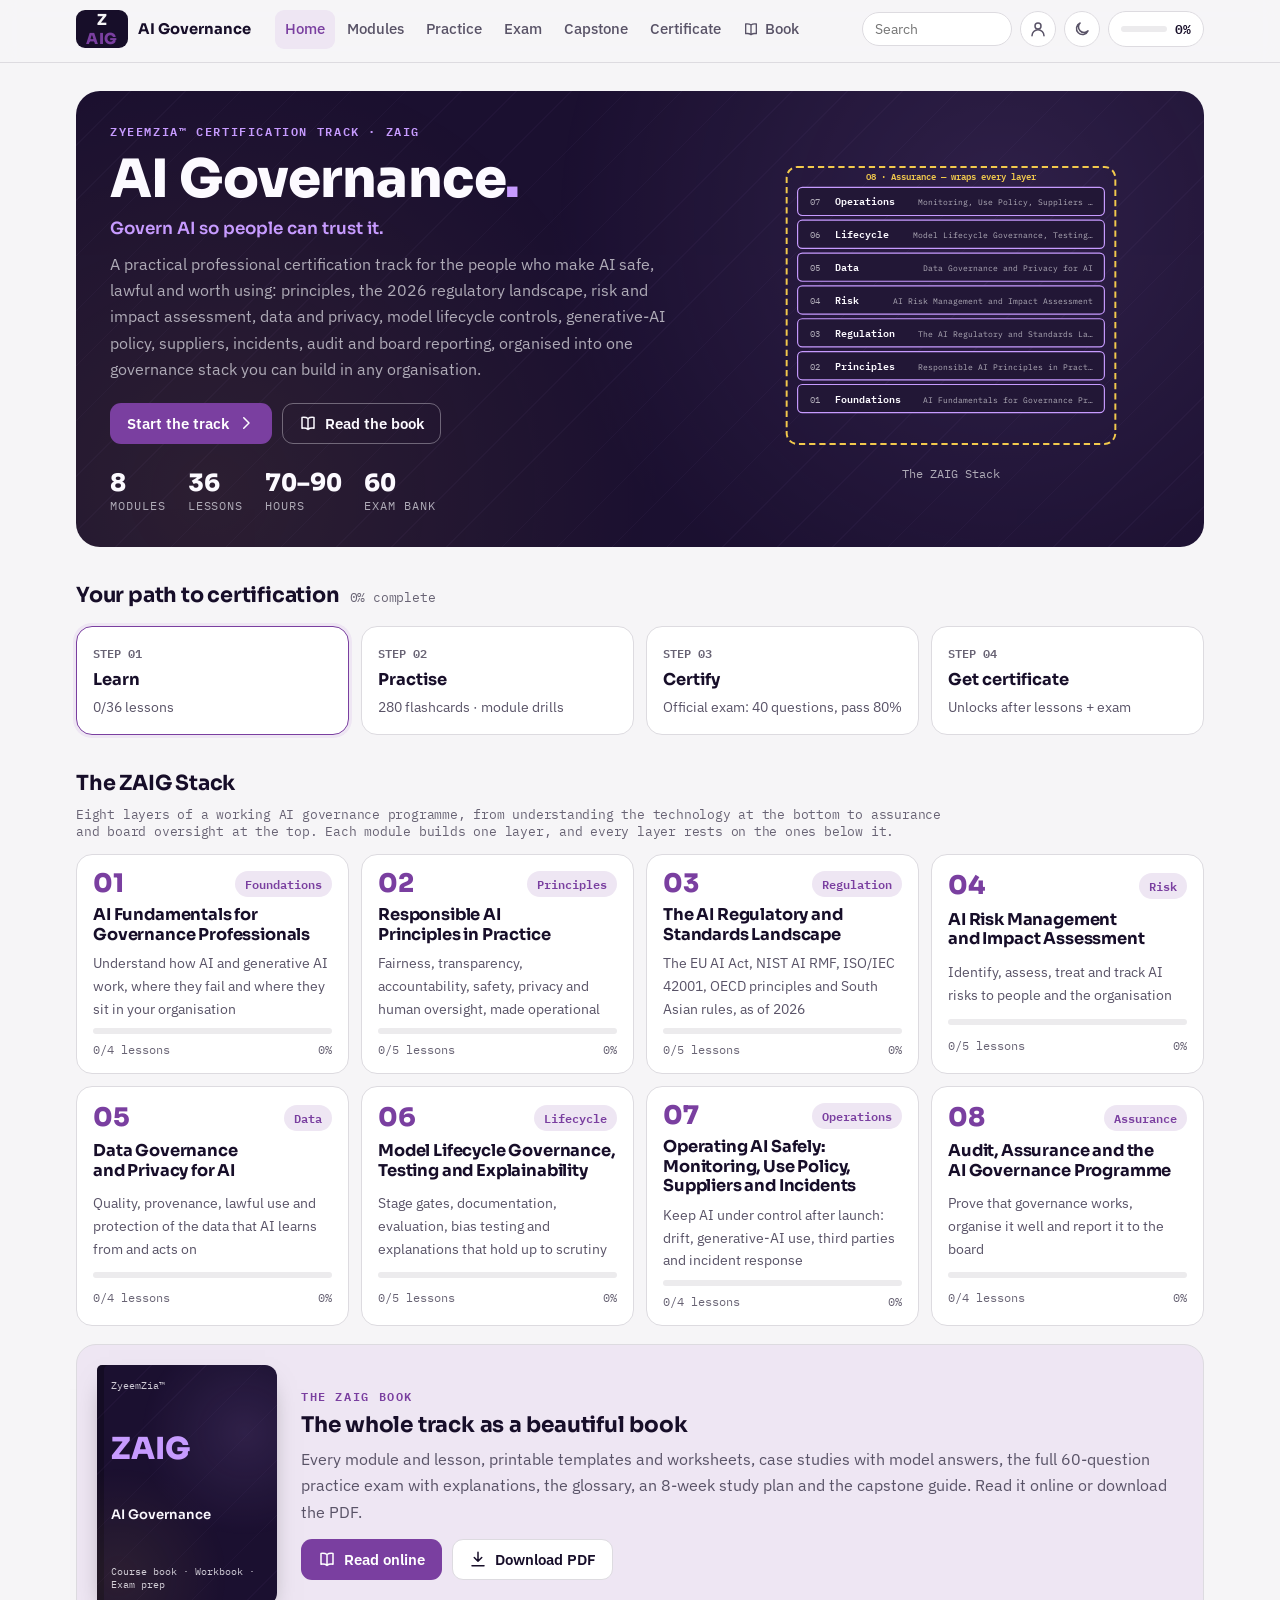
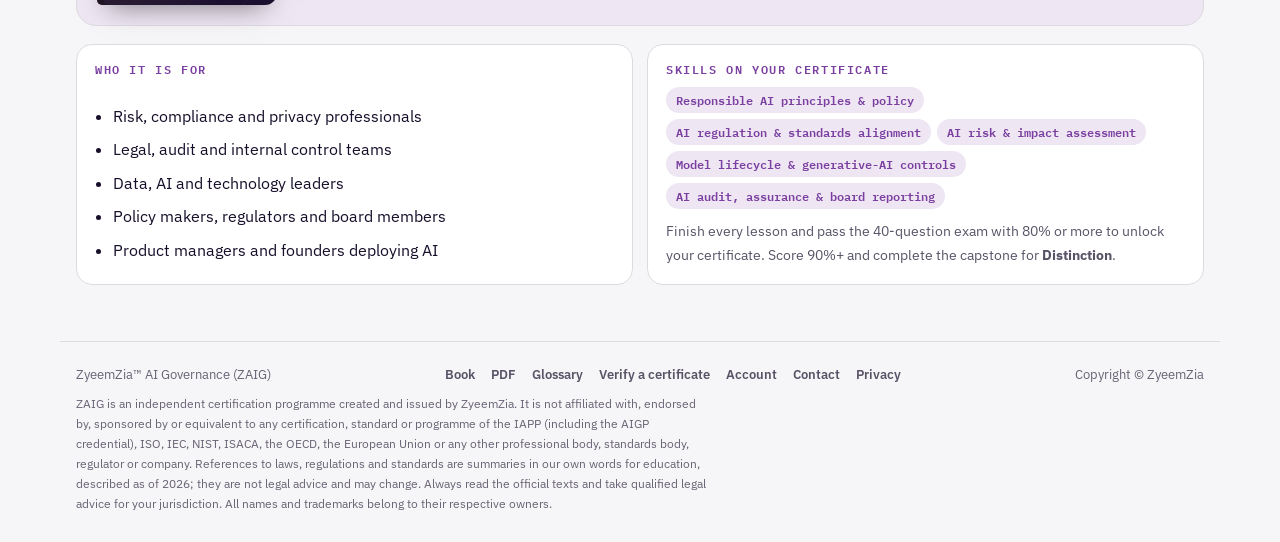
==== index.html @ fb4ed6d6 "ZyeemZia™ ZyeemZia AI Governance: course, book and certification exam" ====
<!doctype html>
<html lang="en">
<head>
<meta charset="utf-8">
<meta name="viewport" content="width=device-width, initial-scale=1, viewport-fit=cover">
<title>ZyeemZia™ AI Governance (ZAIG)</title>
<meta name="description" content="ZyeemZia™ AI Governance (ZAIG): responsible AI in practice: principles, the EU AI Act, NIST AI RMF and ISO/IEC 42001, risk and impact assessment, model oversight, generative-AI policy and assurance. Free online course, smart book and certificate. Independent programme.">
<meta name="author" content="ZyeemZia">
<meta name="theme-color" content="#1b1030">
<link rel="icon" href="favicon.svg" type="image/svg+xml">
<link rel="canonical" href="https://zaig.zyeemzia.com/">
<meta property="og:type" content="website">
<meta property="og:site_name" content="ZyeemZia™ Certification Tracks">
<meta property="og:title" content="ZyeemZia™ AI Governance (ZAIG)">
<meta property="og:description" content="ZyeemZia™ AI Governance (ZAIG): responsible AI in practice: principles, the EU AI Act, NIST AI RMF and ISO/IEC 42001, risk and impact assessment, model oversight, generative-AI policy and assurance. Free online course, smart book and certificate. Independent programme.">
<meta property="og:url" content="https://zaig.zyeemzia.com/">
<meta property="og:image" content="https://zaig.zyeemzia.com/og-image.png">
<meta property="og:image:width" content="1200">
<meta property="og:image:height" content="630">
<meta name="twitter:card" content="summary_large_image">
<meta name="twitter:image" content="https://zaig.zyeemzia.com/og-image.png">
<script>try{var z=JSON.parse(localStorage.getItem("zaig.v1")||"{}").theme;if(z==="dark"||z==="light")document.documentElement.setAttribute("data-theme",z)}catch(e){}</script>
<link rel="stylesheet" href="fonts.css?v=66d4b9ed12">
<link rel="stylesheet" href="theme.css?v=fedbec45c5">
<link rel="preload" href="fonts/IBMPlexSans-400-latin-a68a20.woff2" as="font" type="font/woff2" crossorigin>
<link rel="preload" href="fonts/Sora-500-latin-4fa0aa.woff2" as="font" type="font/woff2" crossorigin>
<link rel="stylesheet" href="app.css?v=88f32b9818">
</head>
<body>
<header class="topbar">
  <div class="topbar-in">
    <a class="brand" href="#home" aria-label="ZAIG home"><span class="brand-mark">Z<i>AIG</i></span><span class="brand-text"><b>AI Governance</b><small>ZyeemZia™ Certification Track</small></span></a>
    <nav class="mainnav" id="mainnav" aria-label="Main"></nav>
    <div class="top-tools">
      <form class="search" id="searchForm" role="search"><input id="searchInput" type="search" placeholder="Search" aria-label="Search lessons and terms"></form>
      <a class="icon-btn search-icon" href="#search/" aria-label="Search"><svg viewBox="0 0 24 24" fill="none" stroke="currentColor" stroke-width="2" stroke-linecap="round" aria-hidden="true"><circle cx="11" cy="11" r="7"/><path d="M20 20l-4-4"/></svg></a>
      <a class="icon-btn" id="acctBtn" href="#account" aria-label="Sign in"></a>
      <button class="icon-btn" id="themeBtn" type="button" aria-label="Toggle dark mode"></button>
      <a class="prog-chip" id="progChip" href="#settings" aria-label="Your progress"></a>
    </div>
  </div>
  <div class="read-bar" id="readBar"></div>
</header>
<main id="view" class="view" tabindex="-1"><div class="boot" aria-label="Loading the course"><i></i><i></i><i></i></div></main>
<footer class="site-foot">
  <div class="row"><span>ZyeemZia™ AI Governance (ZAIG)</span><span style="display:flex;gap:16px;flex-wrap:wrap"><a href="book.html" target="_blank" rel="noopener">Book</a><a href="ZAIG-Book.pdf" download>PDF</a><a href="#glossary">Glossary</a><a href="#verify/">Verify a certificate</a><a href="#account">Account</a><a href="#contact">Contact</a><a href="privacy.html">Privacy</a></span><span>Copyright © ZyeemZia</span></div>
  <p class="disc" id="disc"></p>
</footer>
<nav class="tabbar" id="tabbar" aria-label="Main mobile"></nav>
<div class="toast" id="toast" role="status" aria-live="polite" hidden></div>
<script defer src="core.js?v=756f940ff2"></script>
<script defer src="family.js?v=56a834a7c4"></script>
<script defer src="data/track.js?v=804fa82ed6"></script>
<script defer src="data/m1-4.js?v=843c5e511e"></script>
<script defer src="data/m5-8.js?v=98e7939353"></script>
<script defer src="app.js?v=e0d3547dfe"></script>
</body>
</html>
---- fonts.css ----
/* Bundled Google Fonts (SIL Open Font License) for offline use and PDF printing */
@font-face {
  font-family: 'Archivo';
  font-style: normal;
  font-weight: 600;
  font-stretch: 100%;
  font-display: swap;
  src: url(fonts/Archivo-600-latin-ext-20ba07.woff2) format('woff2');
  unicode-range: U+0100-02BA, U+02BD-02C5, U+02C7-02CC, U+02CE-02D7, U+02DD-02FF, U+0304, U+0308, U+0329, U+1D00-1DBF, U+1E00-1E9F, U+1EF2-1EFF, U+2020, U+20A0-20AB, U+20AD-20C4, U+2113, U+2C60-2C7F, U+A720-A7FF;
}
@font-face {
  font-family: 'Archivo';
  font-style: normal;
  font-weight: 600;
  font-stretch: 100%;
  font-display: swap;
  src: url(fonts/Archivo-600-latin-79dc5e.woff2) format('woff2');
  unicode-range: U+0000-00FF, U+0131, U+0152-0153, U+02BB-02BC, U+02C6, U+02DA, U+02DC, U+0304, U+0308, U+0329, U+2000-206F, U+20AC, U+2122, U+2191, U+2193, U+2212, U+2215, U+FEFF, U+FFFD;
}
@font-face {
  font-family: 'Archivo';
  font-style: normal;
  font-weight: 700;
  font-stretch: 100%;
  font-display: swap;
  src: url(fonts/Archivo-600-latin-ext-20ba07.woff2) format('woff2');
  unicode-range: U+0100-02BA, U+02BD-02C5, U+02C7-02CC, U+02CE-02D7, U+02DD-02FF, U+0304, U+0308, U+0329, U+1D00-1DBF, U+1E00-1E9F, U+1EF2-1EFF, U+2020, U+20A0-20AB, U+20AD-20C4, U+2113, U+2C60-2C7F, U+A720-A7FF;
}
@font-face {
  font-family: 'Archivo';
  font-style: normal;
  font-weight: 700;
  font-stretch: 100%;
  font-display: swap;
  src: url(fonts/Archivo-600-latin-79dc5e.woff2) format('woff2');
  unicode-range: U+0000-00FF, U+0131, U+0152-0153, U+02BB-02BC, U+02C6, U+02DA, U+02DC, U+0304, U+0308, U+0329, U+2000-206F, U+20AC, U+2122, U+2191, U+2193, U+2212, U+2215, U+FEFF, U+FFFD;
}
@font-face {
  font-family: 'Archivo';
  font-style: normal;
  font-weight: 800;
  font-stretch: 100%;
  font-display: swap;
  src: url(fonts/Archivo-600-latin-ext-20ba07.woff2) format('woff2');
  unicode-range: U+0100-02BA, U+02BD-02C5, U+02C7-02CC, U+02CE-02D7, U+02DD-02FF, U+0304, U+0308, U+0329, U+1D00-1DBF, U+1E00-1E9F, U+1EF2-1EFF, U+2020, U+20A0-20AB, U+20AD-20C4, U+2113, U+2C60-2C7F, U+A720-A7FF;
}
@font-face {
  font-family: 'Archivo';
  font-style: normal;
  font-weight: 800;
  font-stretch: 100%;
  font-display: swap;
  src: url(fonts/Archivo-600-latin-79dc5e.woff2) format('woff2');
  unicode-range: U+0000-00FF, U+0131, U+0152-0153, U+02BB-02BC, U+02C6, U+02DA, U+02DC, U+0304, U+0308, U+0329, U+2000-206F, U+20AC, U+2122, U+2191, U+2193, U+2212, U+2215, U+FEFF, U+FFFD;
}
@font-face {
  font-family: 'IBM Plex Mono';
  font-style: normal;
  font-weight: 400;
  font-display: swap;
  src: url(fonts/IBMPlexMono-400-latin-ext-7f25d9.woff2) format('woff2');
  unicode-range: U+0100-02BA, U+02BD-02C5, U+02C7-02CC, U+02CE-02D7, U+02DD-02FF, U+0304, U+0308, U+0329, U+1D00-1DBF, U+1E00-1E9F, U+1EF2-1EFF, U+2020, U+20A0-20AB, U+20AD-20C4, U+2113, U+2C60-2C7F, U+A720-A7FF;
}
@font-face {
  font-family: 'IBM Plex Mono';
  font-style: normal;
  font-weight: 400;
  font-display: swap;
  src: url(fonts/IBMPlexMono-400-latin-d196e8.woff2) format('woff2');
  unicode-range: U+0000-00FF, U+0131, U+0152-0153, U+02BB-02BC, U+02C6, U+02DA, U+02DC, U+0304, U+0308, U+0329, U+2000-206F, U+20AC, U+2122, U+2191, U+2193, U+2212, U+2215, U+FEFF, U+FFFD;
}
@font-face {
  font-family: 'IBM Plex Mono';
  font-style: normal;
  font-weight: 600;
  font-display: swap;
  src: url(fonts/IBMPlexMono-600-latin-ext-bf8910.woff2) format('woff2');
  unicode-range: U+0100-02BA, U+02BD-02C5, U+02C7-02CC, U+02CE-02D7, U+02DD-02FF, U+0304, U+0308, U+0329, U+1D00-1DBF, U+1E00-1E9F, U+1EF2-1EFF, U+2020, U+20A0-20AB, U+20AD-20C4, U+2113, U+2C60-2C7F, U+A720-A7FF;
}
@font-face {
  font-family: 'IBM Plex Mono';
  font-style: normal;
  font-weight: 600;
  font-display: swap;
  src: url(fonts/IBMPlexMono-600-latin-9b8270.woff2) format('woff2');
  unicode-range: U+0000-00FF, U+0131, U+0152-0153, U+02BB-02BC, U+02C6, U+02DA, U+02DC, U+0304, U+0308, U+0329, U+2000-206F, U+20AC, U+2122, U+2191, U+2193, U+2212, U+2215, U+FEFF, U+FFFD;
}
@font-face {
  font-family: 'IBM Plex Sans';
  font-style: italic;
  font-weight: 400;
  font-stretch: 100%;
  font-display: swap;
  src: url(fonts/IBMPlexSans-400i-latin-ext-77f5d9.woff2) format('woff2');
  unicode-range: U+0100-02BA, U+02BD-02C5, U+02C7-02CC, U+02CE-02D7, U+02DD-02FF, U+0304, U+0308, U+0329, U+1D00-1DBF, U+1E00-1E9F, U+1EF2-1EFF, U+2020, U+20A0-20AB, U+20AD-20C4, U+2113, U+2C60-2C7F, U+A720-A7FF;
}
@font-face {
  font-family: 'IBM Plex Sans';
  font-style: italic;
  font-weight: 400;
  font-stretch: 100%;
  font-display: swap;
  src: url(fonts/IBMPlexSans-400i-latin-46a3d9.woff2) format('woff2');
  unicode-range: U+0000-00FF, U+0131, U+0152-0153, U+02BB-02BC, U+02C6, U+02DA, U+02DC, U+0304, U+0308, U+0329, U+2000-206F, U+20AC, U+2122, U+2191, U+2193, U+2212, U+2215, U+FEFF, U+FFFD;
}
@font-face {
  font-family: 'IBM Plex Sans';
  font-style: normal;
  font-weight: 400;
  font-stretch: 100%;
  font-display: swap;
  src: url(fonts/IBMPlexSans-400-latin-ext-71c30c.woff2) format('woff2');
  unicode-range: U+0100-02BA, U+02BD-02C5, U+02C7-02CC, U+02CE-02D7, U+02DD-02FF, U+0304, U+0308, U+0329, U+1D00-1DBF, U+1E00-1E9F, U+1EF2-1EFF, U+2020, U+20A0-20AB, U+20AD-20C4, U+2113, U+2C60-2C7F, U+A720-A7FF;
}
@font-face {
  font-family: 'IBM Plex Sans';
  font-style: normal;
  font-weight: 400;
  font-stretch: 100%;
  font-display: swap;
  src: url(fonts/IBMPlexSans-400-latin-a68a20.woff2) format('woff2');
  unicode-range: U+0000-00FF, U+0131, U+0152-0153, U+02BB-02BC, U+02C6, U+02DA, U+02DC, U+0304, U+0308, U+0329, U+2000-206F, U+20AC, U+2122, U+2191, U+2193, U+2212, U+2215, U+FEFF, U+FFFD;
}
@font-face {
  font-family: 'IBM Plex Sans';
  font-style: normal;
  font-weight: 500;
  font-stretch: 100%;
  font-display: swap;
  src: url(fonts/IBMPlexSans-400-latin-ext-71c30c.woff2) format('woff2');
  unicode-range: U+0100-02BA, U+02BD-02C5, U+02C7-02CC, U+02CE-02D7, U+02DD-02FF, U+0304, U+0308, U+0329, U+1D00-1DBF, U+1E00-1E9F, U+1EF2-1EFF, U+2020, U+20A0-20AB, U+20AD-20C4, U+2113, U+2C60-2C7F, U+A720-A7FF;
}
@font-face {
  font-family: 'IBM Plex Sans';
  font-style: normal;
  font-weight: 500;
  font-stretch: 100%;
  font-display: swap;
  src: url(fonts/IBMPlexSans-400-latin-a68a20.woff2) format('woff2');
  unicode-range: U+0000-00FF, U+0131, U+0152-0153, U+02BB-02BC, U+02C6, U+02DA, U+02DC, U+0304, U+0308, U+0329, U+2000-206F, U+20AC, U+2122, U+2191, U+2193, U+2212, U+2215, U+FEFF, U+FFFD;
}
@font-face {
  font-family: 'IBM Plex Sans';
  font-style: normal;
  font-weight: 600;
  font-stretch: 100%;
  font-display: swap;
  src: url(fonts/IBMPlexSans-400-latin-ext-71c30c.woff2) format('woff2');
  unicode-range: U+0100-02BA, U+02BD-02C5, U+02C7-02CC, U+02CE-02D7, U+02DD-02FF, U+0304, U+0308, U+0329, U+1D00-1DBF, U+1E00-1E9F, U+1EF2-1EFF, U+2020, U+20A0-20AB, U+20AD-20C4, U+2113, U+2C60-2C7F, U+A720-A7FF;
}
@font-face {
  font-family: 'IBM Plex Sans';
  font-style: normal;
  font-weight: 600;
  font-stretch: 100%;
  font-display: swap;
  src: url(fonts/IBMPlexSans-400-latin-a68a20.woff2) format('woff2');
  unicode-range: U+0000-00FF, U+0131, U+0152-0153, U+02BB-02BC, U+02C6, U+02DA, U+02DC, U+0304, U+0308, U+0329, U+2000-206F, U+20AC, U+2122, U+2191, U+2193, U+2212, U+2215, U+FEFF, U+FFFD;
}
@font-face {
  font-family: 'IBM Plex Sans';
  font-style: normal;
  font-weight: 700;
  font-stretch: 100%;
  font-display: swap;
  src: url(fonts/IBMPlexSans-400-latin-ext-71c30c.woff2) format('woff2');
  unicode-range: U+0100-02BA, U+02BD-02C5, U+02C7-02CC, U+02CE-02D7, U+02DD-02FF, U+0304, U+0308, U+0329, U+1D00-1DBF, U+1E00-1E9F, U+1EF2-1EFF, U+2020, U+20A0-20AB, U+20AD-20C4, U+2113, U+2C60-2C7F, U+A720-A7FF;
}
@font-face {
  font-family: 'IBM Plex Sans';
  font-style: normal;
  font-weight: 700;
  font-stretch: 100%;
  font-display: swap;
  src: url(fonts/IBMPlexSans-400-latin-a68a20.woff2) format('woff2');
  unicode-range: U+0000-00FF, U+0131, U+0152-0153, U+02BB-02BC, U+02C6, U+02DA, U+02DC, U+0304, U+0308, U+0329, U+2000-206F, U+20AC, U+2122, U+2191, U+2193, U+2212, U+2215, U+FEFF, U+FFFD;
}
@font-face {
  font-family: 'Sora';
  font-style: normal;
  font-weight: 500;
  font-display: swap;
  src: url(fonts/Sora-500-latin-ext-f9e5e3.woff2) format('woff2');
  unicode-range: U+0100-02BA, U+02BD-02C5, U+02C7-02CC, U+02CE-02D7, U+02DD-02FF, U+0304, U+0308, U+0329, U+1D00-1DBF, U+1E00-1E9F, U+1EF2-1EFF, U+2020, U+20A0-20AB, U+20AD-20C4, U+2113, U+2C60-2C7F, U+A720-A7FF;
}
@font-face {
  font-family: 'Sora';
  font-style: normal;
  font-weight: 500;
  font-display: swap;
  src: url(fonts/Sora-500-latin-4fa0aa.woff2) format('woff2');
  unicode-range: U+0000-00FF, U+0131, U+0152-0153, U+02BB-02BC, U+02C6, U+02DA, U+02DC, U+0304, U+0308, U+0329, U+2000-206F, U+20AC, U+2122, U+2191, U+2193, U+2212, U+2215, U+FEFF, U+FFFD;
}
@font-face {
  font-family: 'Sora';
  font-style: normal;
  font-weight: 600;
  font-display: swap;
  src: url(fonts/Sora-500-latin-ext-f9e5e3.woff2) format('woff2');
  unicode-range: U+0100-02BA, U+02BD-02C5, U+02C7-02CC, U+02CE-02D7, U+02DD-02FF, U+0304, U+0308, U+0329, U+1D00-1DBF, U+1E00-1E9F, U+1EF2-1EFF, U+2020, U+20A0-20AB, U+20AD-20C4, U+2113, U+2C60-2C7F, U+A720-A7FF;
}
@font-face {
  font-family: 'Sora';
  font-style: normal;
  font-weight: 600;
  font-display: swap;
  src: url(fonts/Sora-500-latin-4fa0aa.woff2) format('woff2');
  unicode-range: U+0000-00FF, U+0131, U+0152-0153, U+02BB-02BC, U+02C6, U+02DA, U+02DC, U+0304, U+0308, U+0329, U+2000-206F, U+20AC, U+2122, U+2191, U+2193, U+2212, U+2215, U+FEFF, U+FFFD;
}
@font-face {
  font-family: 'Sora';
  font-style: normal;
  font-weight: 700;
  font-display: swap;
  src: url(fonts/Sora-500-latin-ext-f9e5e3.woff2) format('woff2');
  unicode-range: U+0100-02BA, U+02BD-02C5, U+02C7-02CC, U+02CE-02D7, U+02DD-02FF, U+0304, U+0308, U+0329, U+1D00-1DBF, U+1E00-1E9F, U+1EF2-1EFF, U+2020, U+20A0-20AB, U+20AD-20C4, U+2113, U+2C60-2C7F, U+A720-A7FF;
}
@font-face {
  font-family: 'Sora';
  font-style: normal;
  font-weight: 700;
  font-display: swap;
  src: url(fonts/Sora-500-latin-4fa0aa.woff2) format('woff2');
  unicode-range: U+0000-00FF, U+0131, U+0152-0153, U+02BB-02BC, U+02C6, U+02DA, U+02DC, U+0304, U+0308, U+0329, U+2000-206F, U+20AC, U+2122, U+2191, U+2193, U+2212, U+2215, U+FEFF, U+FFFD;
}
@font-face {
  font-family: 'Sora';
  font-style: normal;
  font-weight: 800;
  font-display: swap;
  src: url(fonts/Sora-500-latin-ext-f9e5e3.woff2) format('woff2');
  unicode-range: U+0100-02BA, U+02BD-02C5, U+02C7-02CC, U+02CE-02D7, U+02DD-02FF, U+0304, U+0308, U+0329, U+1D00-1DBF, U+1E00-1E9F, U+1EF2-1EFF, U+2020, U+20A0-20AB, U+20AD-20C4, U+2113, U+2C60-2C7F, U+A720-A7FF;
}
@font-face {
  font-family: 'Sora';
  font-style: normal;
  font-weight: 800;
  font-display: swap;
  src: url(fonts/Sora-500-latin-4fa0aa.woff2) format('woff2');
  unicode-range: U+0000-00FF, U+0131, U+0152-0153, U+02BB-02BC, U+02C6, U+02DA, U+02DC, U+0304, U+0308, U+0329, U+2000-206F, U+20AC, U+2122, U+2191, U+2193, U+2212, U+2215, U+FEFF, U+FFFD;
}
---- theme.css ----
/* ZAIG — "governance stack": deep plum, orchid and gold; layered-ledger motif. */
:root {
  --bg: #f6f5f7; --surface: #ffffff; --surface-2: #ecebed; --ink: #170e29; --ink-2: #595367; --ink-3: #686374; --line: #dddbe0;
  --accent: #7a3fa0; --accent-ink: #ffffff; --accent-soft: #eee6f3; --accent-2: #7d5f00; --accent-2-soft: #ede9db;
  --good: #1d7a4b; --good-soft: #dcf1e4; --bad: #b42a2a; --bad-soft: #f9e2e0; --warn: #b77800; --warn-soft: #fbefd3; --on-status: #ffffff;
  --hero-bg: #1b1030; --hero-ink: #fcfaff; --hero-ink-2: #afabb7; --hero-accent: #c79bff;
  --motif: radial-gradient(circle at 82% 28%, rgba(199,155,255,0.24), transparent 46%), radial-gradient(circle at 12% 88%, rgba(242,201,76,0.16), transparent 42%), repeating-linear-gradient(135deg, transparent 0 38px, rgba(199,155,255,0.07) 38px 39px);
  --sg-line: #494059; --sg-accent: #c79bff; --sg-accent-2: #f2c94c; --sg-node: #221736; --sg-ink: #fcfaff; --sg-ink-2: #afabb7;
  --f-display: "Sora", "IBM Plex Sans", "Segoe UI", sans-serif; --f-body: "IBM Plex Sans", "Segoe UI", system-ui, sans-serif; --f-mono: "IBM Plex Mono", Consolas, monospace;
  --radius: 16px;
}
@media (prefers-color-scheme: dark) {
  :root:not([data-theme="light"]) {
  --bg: #0f091a; --surface: #160d26; --surface-2: #261c3a; --ink: #fcf9ff; --ink-2: #b6b3bd; --ink-3: #8f8a99; --line: #362d49;
  --accent: #c79bff; --accent-ink: #0f091a; --accent-soft: #342648; --accent-2: #f2c94c; --accent-2-soft: #332822;
  --good: #5bd39a; --good-soft: #10301f; --bad: #ff7a7a; --bad-soft: #3a1616; --warn: #f2b84c; --warn-soft: #3a2c10; --on-status: #0f091a;
  color-scheme: dark;
  }
}
:root[data-theme="dark"] {
  --bg: #0f091a; --surface: #160d26; --surface-2: #261c3a; --ink: #fcf9ff; --ink-2: #b6b3bd; --ink-3: #8f8a99; --line: #362d49;
  --accent: #c79bff; --accent-ink: #0f091a; --accent-soft: #342648; --accent-2: #f2c94c; --accent-2-soft: #332822;
  --good: #5bd39a; --good-soft: #10301f; --bad: #ff7a7a; --bad-soft: #3a1616; --warn: #f2b84c; --warn-soft: #3a2c10; --on-status: #0f091a;
  color-scheme: dark;
}
---- app.css ----
/* ZyeemZia certification engine — site styles. Colours and faces come from theme.css (per track). */
* { box-sizing: border-box; }
[hidden] { display: none !important; }
html { -webkit-text-size-adjust: 100%; }
body { margin: 0; background: var(--bg); color: var(--ink); font: 16px/1.65 var(--f-body); }
a { color: var(--accent); }
button { font: inherit; color: inherit; }
:focus-visible { outline: 3px solid var(--accent-2); outline-offset: 2px; border-radius: 6px; }
h1, h2, h3, h4 { margin: 0; line-height: 1.2; text-wrap: balance; font-family: var(--f-display); letter-spacing: -.01em; }
p { margin: 0; }
code { font: .9em var(--f-mono); background: var(--surface-2); padding: 1px 6px; border-radius: 5px; }
.muted { color: var(--ink-2); }
.eyebrow { font: 600 .72rem/1.2 var(--f-mono); letter-spacing: .14em; text-transform: uppercase; color: var(--accent); }

/* ---------- chrome ---------- */
.topbar { position: sticky; top: 0; padding-top: env(safe-area-inset-top, 0px); z-index: 30; background: color-mix(in srgb, var(--bg) 88%, transparent); backdrop-filter: blur(10px) saturate(1.3); -webkit-backdrop-filter: blur(10px) saturate(1.3); border-bottom: 1px solid var(--line); }
.topbar-in { max-width: 1160px; margin: 0 auto; display: flex; align-items: center; gap: 16px; padding-block: 10px; padding-left: max(16px, env(safe-area-inset-left, 0px)); padding-right: max(16px, env(safe-area-inset-right, 0px)); }
.brand { display: flex; align-items: center; gap: 10px; text-decoration: none; color: var(--ink); flex-shrink: 0; }
.brand-mark { height: 38px; padding: 0 10px; display: grid; place-items: center; background: var(--ink); color: var(--bg); font: 800 .95rem var(--f-display); letter-spacing: .04em; border-radius: 9px; }
.brand-mark i { font-style: normal; color: var(--accent); }
.brand-text { display: flex; flex-direction: column; line-height: 1.15; }
.brand-text b { font: 700 .92rem var(--f-display); }
.brand-text small { font: 500 .7rem var(--f-mono); color: var(--ink-2); letter-spacing: .04em; }
.mainnav { display: flex; gap: 2px; margin-left: 8px; }
.mainnav a { text-decoration: none; color: var(--ink-2); padding: 7px 10px; border-radius: 9px; font-weight: 500; font-size: .93rem; white-space: nowrap; display: inline-flex; gap: 6px; align-items: center; }
.mainnav a:hover { background: var(--surface-2); color: var(--ink); }
.mainnav a[aria-current="page"] { color: var(--accent); background: var(--accent-soft); }
.mainnav svg { width: 16px; height: 16px; }
.top-tools { margin-left: auto; display: flex; gap: 8px; align-items: center; }
.icon-btn { width: 36px; height: 36px; border-radius: 50%; border: 1px solid var(--line); background: var(--surface); display: grid; place-items: center; cursor: pointer; color: var(--ink-2); }
.icon-btn svg, .btn svg, .tabbar svg { width: 18px; height: 18px; }
.prog-chip { display: inline-flex; align-items: center; gap: 8px; text-decoration: none; color: var(--ink); font: 600 .82rem var(--f-mono); background: var(--surface); border: 1px solid var(--line); padding: 6px 12px; border-radius: 999px; font-variant-numeric: tabular-nums; white-space: nowrap; }
.prog-chip i { width: 46px; height: 6px; border-radius: 9px; background: var(--surface-2); overflow: hidden; display: inline-block; }
.prog-chip i b { display: block; height: 100%; background: var(--accent); }
.read-bar { height: 3px; width: 0; background: var(--accent); transition: width .15s; }
.tabbar { display: none; }
.view { max-width: 1160px; margin: 0 auto; outline: none; padding-block: 28px 56px; padding-left: max(16px, env(safe-area-inset-left, 0px)); padding-right: max(16px, env(safe-area-inset-right, 0px)); }
.site-foot { max-width: 1160px; margin: 0 auto; padding-block: 22px 28px; padding-left: max(16px, env(safe-area-inset-left, 0px)); padding-right: max(16px, env(safe-area-inset-right, 0px)); border-top: 1px solid var(--line); color: var(--ink-3); font-size: .82rem; display: grid; gap: 8px; }
.site-foot .row { display: flex; gap: 8px 18px; flex-wrap: wrap; justify-content: space-between; }
.site-foot a { color: var(--ink-2); text-decoration: none; font-weight: 600; }
.site-foot .disc { font-size: .76rem; max-width: 90ch; }

/* ---------- common ---------- */
.btn { display: inline-flex; align-items: center; justify-content: center; gap: 8px; border: 1px solid var(--line); background: var(--surface); color: var(--ink); padding: 10px 16px; border-radius: 11px; cursor: pointer; font-weight: 600; text-decoration: none; font-size: .95rem; line-height: 1.25; }
.btn:hover { border-color: var(--ink-3); }
.btn-primary { background: var(--accent); color: var(--accent-ink); border-color: transparent; }
.btn-primary:hover { filter: brightness(1.07); border-color: transparent; }
.btn-dark { background: var(--ink); color: var(--bg); border-color: transparent; }
.btn-ghost { background: none; border-color: transparent; color: var(--ink-2); }
.btn-sm { padding: 6px 11px; font-size: .85rem; border-radius: 9px; }
.btn[disabled] { opacity: .45; cursor: not-allowed; }
.chip { display: inline-flex; align-items: center; gap: 5px; padding: 3px 10px; border-radius: 999px; font: 600 .76rem var(--f-mono); background: var(--surface-2); color: var(--ink-2); white-space: nowrap; }
.chip.ok { background: var(--good-soft); color: var(--good); }
.chip.acc { background: var(--accent-soft); color: var(--accent); }
.chips { display: flex; flex-wrap: wrap; gap: 6px; }
.card { background: var(--surface); border: 1px solid var(--line); border-radius: var(--radius); }
.page-head { display: grid; gap: 6px; margin-bottom: 22px; }
.page-title { font-size: clamp(1.7rem, 3.4vw, 2.4rem); }
.section-title { font-size: 1.3rem; margin: 36px 0 14px; display: flex; align-items: baseline; gap: 10px; flex-wrap: wrap; }
.section-title small { font: 500 .8rem var(--f-mono); color: var(--ink-3); }
.bar { height: 6px; border-radius: 9px; background: var(--surface-2); overflow: hidden; }
.bar > i { display: block; height: 100%; background: var(--accent); }
.empty { text-align: center; padding: 48px 20px; color: var(--ink-2); border: 1px dashed var(--line); border-radius: 18px; }

/* ---------- home ---------- */
.hero { position: relative; overflow: hidden; display: grid; grid-template-columns: minmax(0, 1.15fr) minmax(0, .85fr); gap: 28px; align-items: center; padding: 34px; border-radius: 24px; background: var(--hero-bg); color: var(--hero-ink); }
.hero .motif { position: absolute; inset: 0; pointer-events: none; opacity: .5; background: var(--motif); }
.hero > *:not(.motif) { position: relative; min-width: 0; }
.hero .eyebrow { color: var(--hero-accent); }
.hero h1 { font-size: clamp(2rem, 4.6vw, 3.3rem); font-weight: 800; margin: 10px 0 6px; color: var(--hero-ink); }
.hero h1 span { color: var(--hero-accent); }
.hero .tag { font: 600 1.05rem var(--f-display); color: var(--hero-accent); }
.hero .lead { color: var(--hero-ink-2); max-width: 58ch; margin-top: 12px; }
.hero-actions { display: flex; gap: 10px; flex-wrap: wrap; margin-top: 20px; }
.hero .btn:not(.btn-primary) { background: transparent; color: var(--hero-ink); border-color: color-mix(in srgb, var(--hero-ink) 35%, transparent); }
.hero-stats { display: flex; gap: 22px; flex-wrap: wrap; margin-top: 24px; }
.hero-stats div { display: grid; }
.hero-stats b { font: 800 1.5rem var(--f-display); color: var(--hero-ink); font-variant-numeric: tabular-nums; }
.hero-stats span { font: 500 .74rem var(--f-mono); color: var(--hero-ink-2); text-transform: uppercase; letter-spacing: .08em; }
.hero-sig { display: grid; justify-items: center; gap: 8px; }
.hero-sig .sg { width: 100%; max-width: 360px; height: auto; }
.hero-sig figcaption { font: 500 .78rem var(--f-mono); color: var(--hero-ink-2); text-align: center; }

.path { display: grid; grid-template-columns: repeat(4, minmax(0, 1fr)); gap: 12px; margin-top: 18px; }
.path-step { padding: 16px; border-radius: 16px; background: var(--surface); border: 1px solid var(--line); display: grid; gap: 6px; position: relative; }
.path-step .n { font: 700 .74rem var(--f-mono); color: var(--ink-3); }
.path-step b { font: 700 1.02rem var(--f-display); }
.path-step small { color: var(--ink-2); font-size: .85rem; }
.path-step.done { border-color: var(--good); }
.path-step.done .n { color: var(--good); }
.path-step.now { border-color: var(--accent); box-shadow: 0 0 0 3px var(--accent-soft); }

.mod-grid { display: grid; grid-template-columns: repeat(4, minmax(0, 1fr)); gap: 12px; }
.mod-card { display: grid; gap: 8px; padding: 16px; border-radius: 16px; background: var(--surface); border: 1px solid var(--line); text-decoration: none; color: var(--ink); transition: transform .15s, border-color .15s; min-width: 0; }
.mod-card:hover { transform: translateY(-2px); border-color: var(--accent); }
.mod-top { display: flex; justify-content: space-between; align-items: center; }
.mod-num { font: 800 1.6rem/1 var(--f-display); color: var(--accent); }
.mod-card h3 { font-size: 1.02rem; }
.mod-card p { font-size: .86rem; color: var(--ink-2); }
.mod-card .meta { display: flex; justify-content: space-between; font: 500 .74rem var(--f-mono); color: var(--ink-3); }
.book-banner { display: grid; grid-template-columns: 180px minmax(0, 1fr); gap: 24px; align-items: center; padding: 20px; border-radius: 20px; background: var(--accent-soft); border: 1px solid var(--line); margin-top: 18px; }
.bb-cover { aspect-ratio: 3/4; border-radius: 5px 12px 12px 5px; background: var(--hero-bg); color: var(--hero-ink); padding: 14px; display: flex; flex-direction: column; justify-content: space-between; text-decoration: none; box-shadow: inset 7px 0 0 rgba(0,0,0,.25), 0 12px 26px -12px rgba(0,0,0,.5); position: relative; overflow: hidden; transition: transform .2s; }
.bb-cover:hover { transform: rotate(-2deg) translateY(-3px); }
.bb-cover .motif { position: absolute; inset: 0; background: var(--motif); opacity: .5; }
.bb-cover > *:not(.motif) { position: relative; }
.bb-cover b { font: 800 1.9rem/1 var(--f-display); color: var(--hero-accent); }
.bb-cover span { font: 600 .82rem/1.3 var(--f-display); }
.bb-cover small { font: 500 .62rem var(--f-mono); opacity: .8; }
.bb-text { display: grid; gap: 8px; min-width: 0; }
.bb-text h2 { font-size: 1.35rem; }
.two { display: grid; grid-template-columns: minmax(0, 1fr) minmax(0, 1fr); gap: 14px; }
.list-card { padding: 18px; display: grid; gap: 10px; }
.list-card ul { margin: 0; padding-left: 18px; display: grid; gap: 4px; }

/* ---------- module & lesson ---------- */
.crumbs { display: flex; gap: 8px; align-items: center; font-size: .85rem; color: var(--ink-2); flex-wrap: wrap; }
.crumbs a { color: var(--ink-2); text-decoration: none; }
.mod-hero { padding: 26px; border-radius: 20px; background: var(--surface); border: 1px solid var(--line); display: grid; grid-template-columns: auto minmax(0, 1fr); gap: 22px; margin: 14px 0 22px; align-items: start; }
.mod-big { font: 800 4rem/1 var(--f-display); color: var(--accent); }
.outcomes { margin: 12px 0 0; padding: 0; list-style: none; display: grid; gap: 6px; }
.outcomes li { display: flex; gap: 10px; }
.outcomes li::before { content: ""; width: 8px; height: 8px; margin-top: .6em; flex-shrink: 0; background: var(--accent); border-radius: 2px; }
.lesson-list { display: grid; gap: 10px; }
.lesson-row { display: grid; grid-template-columns: 54px minmax(0, 1fr) auto; gap: 14px; align-items: center; padding: 14px 16px; border-radius: 14px; background: var(--surface); border: 1px solid var(--line); text-decoration: none; color: var(--ink); }
.lesson-row:hover { border-color: var(--accent); }
.lesson-row .ln { font: 700 1.15rem var(--f-mono); color: var(--ink-3); text-align: center; }
.lesson-row.done .ln { color: var(--good); }
.lesson-row b { font-family: var(--f-display); }
.lesson-row small { display: block; color: var(--ink-2); }
.lesson { max-width: 840px; margin: 0 auto; }
.lesson-head { margin: 14px 0 22px; padding: 24px; border-radius: 20px; background: var(--surface); border: 1px solid var(--line); border-top: 5px solid var(--accent); }
.lesson-head h1 { font-size: clamp(1.5rem, 3.2vw, 2.1rem); margin: 6px 0; }
.objectives { margin: 12px 0 0; padding: 12px 14px; list-style: none; display: grid; gap: 6px; background: var(--surface-2); border-radius: 12px; font-size: .95rem; }
.objectives li::before { content: "→ "; color: var(--accent); font-weight: 700; }
.blocks { display: grid; gap: 18px; }
.blk-title { font-size: 1.12rem; margin-bottom: 8px; }
.b-text { font-size: 1.04rem; }
.callout { padding: 14px 16px; border-radius: 14px; border-left: 4px solid var(--c); background: color-mix(in srgb, var(--c) 9%, var(--surface)); }
.callout .ct { font: 700 .72rem var(--f-mono); letter-spacing: .12em; text-transform: uppercase; color: var(--c); display: block; margin-bottom: 4px; }
.callout b.h { display: block; font-family: var(--f-display); margin-bottom: 2px; }
.callout.insight { --c: var(--accent-2); } .callout.warning { --c: var(--bad); } .callout.example { --c: var(--good); } .callout.pro { --c: var(--accent); } .callout.definition { --c: var(--ink-2); }
.keypoints { padding: 16px 18px; border-radius: 14px; background: var(--surface); border: 1px solid var(--line); }
.keypoints ul { margin: 0; padding: 0; list-style: none; display: grid; gap: 8px; }
.keypoints li { display: grid; grid-template-columns: 22px minmax(0, 1fr); }
.keypoints li::before { content: "✓"; color: var(--accent); font-weight: 800; }
.tbl { overflow-x: auto; border: 1px solid var(--line); border-radius: 14px; background: var(--surface); }
table { width: 100%; border-collapse: collapse; font-size: .93rem; }
th, td { text-align: left; padding: 9px 12px; border-bottom: 1px solid var(--line); vertical-align: top; }
th { background: var(--surface-2); font: 600 .78rem var(--f-mono); letter-spacing: .04em; color: var(--ink-2); text-transform: uppercase; }
tr:last-child td { border-bottom: 0; }
.steps { margin: 0; padding: 0; list-style: none; counter-reset: st; display: grid; gap: 10px; }
.steps li { counter-increment: st; display: grid; grid-template-columns: 38px minmax(0, 1fr); gap: 12px; padding: 12px 14px; border-radius: 14px; background: var(--surface); border: 1px solid var(--line); }
.steps li::before { content: counter(st, decimal-leading-zero); font: 700 .95rem var(--f-mono); color: var(--accent); padding-top: 2px; }
.steps b { font-family: var(--f-display); display: block; }
.fw { display: grid; grid-template-columns: repeat(auto-fill, minmax(200px, 1fr)); gap: 10px; }
.fw-card { padding: 14px; border-radius: 14px; background: var(--surface); border: 1px solid var(--line); display: grid; gap: 4px; align-content: start; }
.fw-card .lab { font: 800 .82rem var(--f-mono); color: var(--accent-ink); background: var(--accent); justify-self: start; padding: 2px 8px; border-radius: 6px; }
.fw-card b { font-family: var(--f-display); }
.fw-card p { font-size: .9rem; color: var(--ink-2); }
.cmp { display: grid; grid-template-columns: repeat(var(--n), minmax(0, 1fr)); gap: 10px; }
.cmp-col { padding: 14px; border-radius: 14px; background: var(--surface); border: 1px solid var(--line); }
.cmp-col h4 { font-size: 1rem; padding-bottom: 8px; margin-bottom: 8px; border-bottom: 2px solid var(--accent); }
.cmp-col ul { margin: 0; padding-left: 18px; display: grid; gap: 4px; font-size: .92rem; }
.flow { display: flex; gap: 0; overflow-x: auto; padding: 4px 2px 8px; }
.flow-i { flex: 1 1 0; min-width: 130px; padding: 12px; background: var(--surface); border: 1px solid var(--line); border-radius: 12px; position: relative; display: grid; gap: 4px; align-content: start; }
.flow-i + .flow-i { margin-left: 22px; }
.flow-i + .flow-i::before { content: ""; position: absolute; left: -19px; top: 50%; width: 16px; height: 2px; background: var(--accent); }
.flow-i + .flow-i::after { content: ""; position: absolute; left: -7px; top: calc(50% - 4px); border: 5px solid transparent; border-left-color: var(--accent); }
.flow-i b { font: 700 .92rem var(--f-display); }
.flow-i span { font-size: .82rem; color: var(--ink-2); }
.flow-i .k { font: 700 .7rem var(--f-mono); color: var(--accent); }
.layers { display: grid; gap: 6px; }
.layer { display: grid; grid-template-columns: 170px minmax(0, 1fr); border-radius: 12px; overflow: hidden; border: 1px solid var(--line); background: var(--surface); }
.layer > b { background: color-mix(in srgb, var(--accent) calc(var(--d) * 1%), var(--surface)); color: var(--ink); padding: 10px 12px; font: 700 .88rem var(--f-display); display: flex; align-items: center; }
.layer .parts { display: flex; flex-wrap: wrap; gap: 6px; padding: 8px 10px; align-items: center; }
.layer .parts span { font: 500 .8rem var(--f-mono); padding: 3px 9px; border-radius: 7px; background: var(--surface-2); border: 1px solid var(--line); }
.formula { display: grid; grid-template-columns: repeat(auto-fill, minmax(230px, 1fr)); gap: 10px; }
.fm { padding: 14px; border-radius: 14px; background: var(--surface); border: 1px solid var(--line); display: grid; gap: 4px; }
.fm small { font: 600 .72rem var(--f-mono); color: var(--ink-3); text-transform: uppercase; letter-spacing: .08em; }
.fm code { font-size: 1rem; background: var(--accent-soft); color: var(--ink); padding: 6px 10px; justify-self: start; max-width: 100%; overflow-wrap: anywhere; white-space: normal; }
.fm p { font-size: .88rem; color: var(--ink-2); }
.case { border-radius: 16px; border: 1px solid var(--line); background: var(--surface); overflow: hidden; }
.case-h { padding: 12px 16px; background: var(--ink); color: var(--bg); display: flex; gap: 10px; align-items: center; }
.case-h b { font-family: var(--f-display); }
.case-b { padding: 16px; display: grid; gap: 10px; }
.case-b ol { margin: 0; padding-left: 20px; display: grid; gap: 4px; }
.reveal { border-top: 1px dashed var(--line); padding-top: 10px; }
.scenario { border-radius: 16px; border: 2px solid var(--accent-2); background: var(--surface); padding: 16px; display: grid; gap: 12px; }
.sc-opts { display: grid; gap: 8px; }
.sc-opt { text-align: left; border: 1.5px solid var(--line); background: var(--bg); border-radius: 12px; padding: 11px 14px; cursor: pointer; display: grid; gap: 4px; }
.sc-opt:hover:not([disabled]) { border-color: var(--accent-2); }
.sc-opt .fb { font-size: .88rem; color: var(--ink-2); }
.sc-opt.best { border-color: var(--good); background: var(--good-soft); }
.sc-opt.weak { border-color: var(--bad); background: var(--bad-soft); }
.sc-opt[disabled] { cursor: default; }
.checklist { padding: 16px; border-radius: 16px; background: var(--surface); border: 1px solid var(--line); display: grid; gap: 8px; }
.ck { display: flex; gap: 10px; align-items: flex-start; cursor: pointer; }
.ck input { width: 19px; height: 19px; margin-top: 3px; accent-color: var(--accent); flex-shrink: 0; }
.template { border-radius: 16px; border: 1px solid var(--line); background: var(--surface); overflow: hidden; }
.tp-h { padding: 12px 16px; display: flex; justify-content: space-between; gap: 10px; align-items: center; flex-wrap: wrap; background: var(--accent-soft); }
.tp-h b { font-family: var(--f-display); }
.template .tbl { border: 0; border-radius: 0; }
.template td[contenteditable] { background: var(--bg); min-width: 90px; }
.template td[contenteditable]:focus { outline: 2px solid var(--accent); outline-offset: -2px; }
.template tr.ex td { color: var(--ink-2); font-style: italic; }
.reflection { padding: 16px; border-radius: 16px; background: var(--surface); border: 1px dashed var(--ink-3); display: grid; gap: 8px; }
.reflection textarea { width: 100%; min-height: 96px; border-radius: 10px; border: 1px solid var(--line); background: var(--bg); color: var(--ink); padding: 10px; font: inherit; resize: vertical; }
.terms { display: grid; grid-template-columns: repeat(auto-fill, minmax(230px, 1fr)); gap: 8px; }
.term { padding: 12px 14px; border-radius: 12px; background: var(--surface); border: 1px solid var(--line); }
.term b { font-family: var(--f-display); display: block; color: var(--accent); }
.term span { font-size: .9rem; color: var(--ink-2); }
.quiz { border-radius: 18px; border: 2px solid var(--accent); background: var(--surface); padding: 18px; display: grid; gap: 14px; }
.quiz-top { display: flex; justify-content: space-between; align-items: center; gap: 10px; flex-wrap: wrap; }
.dots { display: flex; gap: 5px; flex-wrap: wrap; }
.dots i { width: 10px; height: 10px; border-radius: 50%; background: var(--surface-2); }
.dots i.ok { background: var(--good); } .dots i.no { background: var(--bad); } .dots i.cur { outline: 2px solid var(--accent); outline-offset: 1px; }
.q-text { font-size: 1.08rem; font-weight: 600; }
.opts { display: grid; gap: 8px; }
.opt { text-align: left; border: 1.5px solid var(--line); background: var(--bg); border-radius: 12px; padding: 11px 14px; cursor: pointer; display: grid; grid-template-columns: 28px minmax(0, 1fr); gap: 10px; align-items: start; }
.opt:hover:not([disabled]) { border-color: var(--accent); }
.opt .k { width: 26px; height: 26px; border-radius: 50%; background: var(--surface-2); display: grid; place-items: center; font: 700 .78rem var(--f-mono); }
.opt.ok { border-color: var(--good); background: var(--good-soft); } .opt.ok .k { background: var(--good); color: var(--on-status, #fff); }
.opt.no { border-color: var(--bad); background: var(--bad-soft); } .opt.no .k { background: var(--bad); color: var(--on-status, #fff); }
.opt.sel { border-color: var(--accent); background: var(--accent-soft); } .opt.sel .k { background: var(--accent); color: var(--accent-ink); }
.opt[disabled] { cursor: default; }
.explain { font-size: .93rem; padding: 10px 12px; border-radius: 10px; background: var(--surface-2); }
.q-foot { display: flex; justify-content: flex-end; gap: 8px; flex-wrap: wrap; }
.q-result { text-align: center; display: grid; gap: 8px; justify-items: center; padding: 8px 0; }
.big-num { font: 800 3rem/1 var(--f-display); color: var(--accent); font-variant-numeric: tabular-nums; }
.lesson-foot { margin-top: 28px; padding-top: 20px; border-top: 1px solid var(--line); display: flex; justify-content: space-between; gap: 10px; flex-wrap: wrap; align-items: center; }
.done-banner { display: inline-flex; gap: 8px; align-items: center; padding: 10px 14px; border-radius: 12px; background: var(--good-soft); color: var(--good); font-weight: 700; }

/* ---------- exam ---------- */
.exam-wrap { max-width: 860px; margin: 0 auto; display: grid; gap: 16px; }
.exam-bar { position: sticky; top: calc(env(safe-area-inset-top, 0px) + 62px); z-index: 5; display: flex; justify-content: space-between; align-items: center; gap: 10px; flex-wrap: wrap; padding: 10px 14px; border-radius: 14px; background: var(--surface); border: 1px solid var(--line); font: 600 .9rem var(--f-mono); }
.timer.low { color: var(--bad); }
.qmap { display: grid; grid-template-columns: repeat(auto-fill, minmax(34px, 1fr)); gap: 5px; }
.qmap button { height: 32px; border-radius: 8px; border: 1px solid var(--line); background: var(--bg); cursor: pointer; font: 600 .78rem var(--f-mono); }
.qmap button.ans { background: var(--accent-soft); border-color: var(--accent); }
.qmap button.flag { box-shadow: inset 0 -3px 0 var(--warn); }
.qmap button.cur { outline: 2px solid var(--ink); }
.qmap button.ok { background: var(--good-soft); border-color: var(--good); } .qmap button.no { background: var(--bad-soft); border-color: var(--bad); }
.rules { display: grid; grid-template-columns: repeat(4, minmax(0, 1fr)); gap: 10px; }
.rules div { padding: 14px; border-radius: 14px; background: var(--surface); border: 1px solid var(--line); }
.rules b { display: block; font: 800 1.5rem var(--f-display); color: var(--accent); }
.rules span { font-size: .85rem; color: var(--ink-2); }
.breakdown { display: grid; gap: 8px; }
.bd-row { display: grid; grid-template-columns: 140px minmax(0, 1fr) 60px; gap: 10px; align-items: center; font-size: .9rem; }
.bd-row .bar > i { background: var(--accent-2); }
.verdict { padding: 22px; border-radius: 20px; text-align: center; display: grid; gap: 8px; justify-items: center; }
.verdict.pass { background: var(--good-soft); } .verdict.fail { background: var(--bad-soft); }

/* ---------- capstone & certificate ---------- */
.rubric-tbl td { cursor: pointer; }
.rubric-tbl td.sel { background: var(--accent-soft); outline: 2px solid var(--accent); outline-offset: -2px; }
.req { display: grid; gap: 8px; }
.req-i { display: grid; grid-template-columns: 30px minmax(0, 1fr) auto; gap: 10px; align-items: center; padding: 12px 14px; border-radius: 12px; background: var(--surface); border: 1px solid var(--line); }
.req-i .st { width: 26px; height: 26px; border-radius: 50%; display: grid; place-items: center; background: var(--surface-2); color: var(--ink-3); font-weight: 800; }
.req-i.ok .st { background: var(--good); color: var(--on-status, #fff); }
.cert-tools { display: flex; gap: 10px; flex-wrap: wrap; align-items: end; margin: 16px 0; }
.cert-tools label { display: grid; gap: 4px; font: 600 .78rem var(--f-mono); color: var(--ink-2); flex: 1 1 260px; }
.cert-tools input { padding: 11px 14px; border-radius: 11px; border: 1px solid var(--line); background: var(--surface); color: var(--ink); font: 16px var(--f-body); }
.cert-canvas { width: 100%; height: auto; border-radius: 14px; box-shadow: 0 16px 40px -18px rgba(0,0,0,.45); display: block; }
.cred { font: 600 .9rem var(--f-mono); }

/* ---------- flashcards / glossary ---------- */
.fc { max-width: 620px; margin: 0 auto; display: grid; gap: 14px; }
.card3d { perspective: 1200px; cursor: pointer; }
.card3d-in { position: relative; min-height: 260px; transition: transform .5s cubic-bezier(.2,.8,.2,1); transform-style: preserve-3d; }
.card3d.flip .card3d-in { transform: rotateY(180deg); }
.face { position: absolute; inset: 0; backface-visibility: hidden; -webkit-backface-visibility: hidden; border-radius: 20px; background: var(--surface); border: 1px solid var(--line); display: grid; place-items: center; padding: 24px; text-align: center; }
.face.back { transform: rotateY(180deg); background: var(--accent-soft); }
.face b { font: 800 1.7rem var(--f-display); }
.face p { font-size: 1.05rem; }
.fc-actions { display: grid; grid-template-columns: repeat(3, minmax(0, 1fr)); gap: 10px; }
.gl-list { display: grid; gap: 8px; }
.gl-letter { font: 800 1.4rem var(--f-display); color: var(--accent); margin-top: 14px; }
.search-in { width: 100%; max-width: 460px; padding: 11px 16px; border-radius: 999px; border: 1px solid var(--line); background: var(--surface); color: var(--ink); font: 15px var(--f-body); }

/* ---------- signature diagram ---------- */
.sg text { font-family: var(--f-mono); }
.sg-loop text, .sg-trust text { text-anchor: middle; }
.sg-ring { fill: none; stroke: var(--sg-line); stroke-width: 2; stroke-dasharray: 3 6; }
.sg-arc { fill: none; stroke: var(--sg-accent); stroke-width: 2.5; }
.sg-arrow { fill: var(--sg-accent); }
.sg-node circle { fill: var(--sg-node); stroke: var(--sg-accent); stroke-width: 2; transition: transform .15s; }
.sg-node.done circle { fill: var(--sg-accent); }
.sg-node.done text { fill: var(--sg-node); }
.sg-node .sg-n { font-size: 11px; fill: var(--sg-ink-2); font-weight: 600; }
.sg-node .sg-c { font-size: 12px; fill: var(--sg-ink); font-weight: 700; }
a.sg-node:hover circle, a.sg-layer:hover rect { stroke-width: 3.5; }
.sg-title { font: 800 30px var(--f-display) !important; fill: var(--sg-ink); }
.sg-sub { font-size: 12px; fill: var(--sg-ink-2); letter-spacing: .12em; text-transform: uppercase; }
.sg-layer rect { fill: var(--sg-node); stroke: var(--sg-accent); stroke-width: 1.5; }
.sg-layer.done rect { fill: color-mix(in srgb, var(--sg-accent) 30%, var(--sg-node)); }
.sg-layer .sg-n { font-size: 11px; fill: var(--sg-ink-2); }
.sg-layer .sg-c { font-size: 13px; font-weight: 700; fill: var(--sg-ink); }
.sg-layer .sg-t { font-size: 10.5px; fill: var(--sg-ink-2); }
.sg-trust rect { fill: none; stroke: var(--sg-accent-2); stroke-width: 2.5; stroke-dasharray: 8 5; }
.sg-trust.done rect { stroke-dasharray: none; }
.sg-trust text { font-size: 11.5px; font-weight: 700; fill: var(--sg-accent-2); }

.toast { position: fixed; left: 50%; transform: translateX(-50%); bottom: calc(24px + env(safe-area-inset-bottom, 0px)); z-index: 70; background: var(--ink); color: var(--bg); padding: 10px 18px; border-radius: 12px; font-size: .92rem; max-width: calc(100% - 32px); }
.confetti { position: fixed; inset: 0; width: 100%; height: 100%; pointer-events: none; z-index: 80; }

@media (max-width: 1080px) {
  .mainnav a { padding: 7px 7px; font-size: .88rem; }
  .brand-text { display: none; }
  .mod-grid { grid-template-columns: repeat(2, minmax(0, 1fr)); }
}
@media (max-width: 860px) {
  .mainnav { display: none; }
  .tabbar { display: grid; grid-template-columns: repeat(5, minmax(0, 1fr)); position: fixed; left: 0; right: 0; bottom: 0; z-index: 40; background: var(--surface); border-top: 1px solid var(--line); padding-bottom: env(safe-area-inset-bottom, 0px); padding-left: env(safe-area-inset-left, 0px); padding-right: env(safe-area-inset-right, 0px); }
  .tabbar a { display: flex; flex-direction: column; align-items: center; gap: 2px; padding: 8px 2px 7px; text-decoration: none; color: var(--ink-2); font-size: .7rem; font-weight: 600; }
  .tabbar a[aria-current="page"] { color: var(--accent); }
  .site-foot { padding-bottom: calc(84px + env(safe-area-inset-bottom, 0px)); }
  .toast { bottom: calc(80px + env(safe-area-inset-bottom, 0px)); }
  .hero { grid-template-columns: 1fr; padding: 24px; }
  .path, .rules { grid-template-columns: repeat(2, minmax(0, 1fr)); }
  .two { grid-template-columns: 1fr; }
}
@media (max-width: 560px) {
  .mod-grid { grid-template-columns: 1fr; }
  .book-banner { grid-template-columns: 1fr; justify-items: center; text-align: center; }
  .bb-cover { width: 160px; }
  .book-banner .hero-actions { justify-content: center; }
  .cmp { grid-template-columns: 1fr; }
  .layer { grid-template-columns: 1fr; }
  .mod-hero { grid-template-columns: 1fr; }
  .bd-row { grid-template-columns: 90px minmax(0, 1fr) 46px; }
  .prog-chip i { display: none; }
}
@media (prefers-reduced-motion: reduce) { *, *::before, *::after { animation: none !important; transition: none !important; scroll-behavior: auto !important; } }
.search input { width: 150px; padding: 7px 12px; border-radius: 999px; border: 1px solid var(--line); background: var(--surface); color: var(--ink); font: 14px var(--f-body); }
@media (max-width: 1240px) { .search { display: none; } }
/* keep wide diagrams and tables scrolling inside their own box on small screens */
.blocks { grid-template-columns: minmax(0, 1fr); }
.blocks > *, .lesson, .case-b, .scenario, .quiz, .exam-wrap > * { min-width: 0; }
.b-text, .callout, .keypoints, .term, .fw-card p, .q-text, .opt, .q-result, .steps li, .cmp-col li, .scn, .case { overflow-wrap: anywhere; }
.quiz-top > * { min-width: 0; }

/* ---------- CLI labs ---------- */
.cli-win { border-radius: 14px; overflow: hidden; border: 1px solid #1f2633; background: #0d1117; box-shadow: 0 10px 24px -16px rgba(0,0,0,.6); }
.cli-bar { display: flex; align-items: center; gap: 7px; padding: 8px 12px; background: #161b22; color: #9da7b3; font: 600 .78rem var(--f-mono); }
.cli-bar i { width: 11px; height: 11px; border-radius: 50%; background: #ff5f56; } .cli-bar i:nth-child(2) { background: #ffbd2e; } .cli-bar i:nth-child(3) { background: #27c93f; }
.cli-bar span { margin-left: 8px; flex: 1; min-width: 0; overflow: hidden; text-overflow: ellipsis; white-space: nowrap; }
.cli-bar .cli-copy { background: #21262d; color: #c9d1d9; border-color: #30363d; }
.cli-body { margin: 0; padding: 14px 16px; overflow-x: auto; font: .86rem/1.6 var(--f-mono); color: #c9d1d9; }
.cli-body .c { color: #7d8590; font-style: italic; } .cli-body .p { color: #7ee787; }
.cli-note { font-size: .88rem; color: var(--ink-2); margin-top: 6px; }
/* ---------- subnet calculator ---------- */
.tool-subnet { padding: 18px; border-radius: 16px; border: 2px solid var(--accent-2); background: var(--surface); display: grid; gap: 12px; }
.sn-in { display: grid; gap: 4px; font: 600 .78rem var(--f-mono); color: var(--ink-2); max-width: 340px; }
.sn-in input { padding: 11px 14px; border-radius: 11px; border: 1px solid var(--line); background: var(--bg); color: var(--ink); font: 600 1.05rem var(--f-mono); }
.sn-grid { display: grid; grid-template-columns: repeat(auto-fill, minmax(170px, 1fr)); gap: 8px; }
.sn-grid div { padding: 10px 12px; border-radius: 10px; background: var(--surface-2); display: grid; gap: 2px; min-width: 0; }
.sn-grid small { font: 600 .7rem var(--f-mono); color: var(--ink-3); text-transform: uppercase; letter-spacing: .06em; }
.sn-grid b { font: 600 .95rem var(--f-mono); overflow-wrap: anywhere; }
/* ---------- academy ladder ---------- */
.academy { display: grid; grid-template-columns: minmax(0, 2.4fr) minmax(0, 1fr); gap: 14px; }
.ac-path { padding: 16px; border-radius: 18px; background: var(--surface); border: 1px solid var(--line); display: grid; gap: 10px; min-width: 0; }
.ac-ladder { display: flex; align-items: stretch; gap: 8px; overflow-x: auto; padding-bottom: 4px; }
.ac-tier { display: grid; gap: 8px; flex: 1 1 0; min-width: 150px; }
.ac-arrow { align-self: center; color: var(--accent); font-weight: 800; }
.ac-other { flex-direction: column; }
.ac-card { display: grid; gap: 3px; padding: 12px; border-radius: 13px; border: 1px solid var(--line); background: var(--bg); text-decoration: none; color: var(--ink); transition: border-color .15s, transform .15s; }
.ac-card:hover { border-color: var(--accent); transform: translateY(-2px); }
.ac-card.me { border: 2px solid var(--accent); background: var(--accent-soft); }
.ac-card.soon { border-style: dashed; opacity: .78; cursor: default; }
.ac-card.soon:hover { border-color: var(--line); transform: none; }
.ac-card.soon b { color: var(--ink-2); }
.ac-card.soon .chip { justify-self: start; }
.ac-card b { font: 800 1.15rem var(--f-display); color: var(--accent); }
.ac-lv { font: 600 .68rem var(--f-mono); text-transform: uppercase; letter-spacing: .1em; color: var(--ink-3); }
.ac-n { font-size: .85rem; font-weight: 600; }
.ac-card small { font-size: .78rem; color: var(--ink-2); }
.ac-card .chip { justify-self: start; margin-top: 4px; }
@media (max-width: 860px) { .academy { grid-template-columns: 1fr; } }
/* ---------- new signature diagrams ---------- */
.sg-cable { fill: none; stroke: var(--sg-line); stroke-width: 6; stroke-linecap: round; }
.sg-pulse { stroke: var(--sg-accent); stroke-width: 2.5; stroke-dasharray: 6 14; animation: sgflow 1.6s linear infinite; }
@keyframes sgflow { to { stroke-dashoffset: -40; } }
.sg-node rect, .sg-node polygon { fill: var(--sg-node); stroke: var(--sg-accent); stroke-width: 2; }
.sg-node.done rect, .sg-node.done polygon { fill: color-mix(in srgb, var(--sg-accent) 35%, var(--sg-node)); }
.sg-path text, .sg-hex text, .sg-blueprint text { text-anchor: middle; }
.sg-path .sg-n, .sg-hex .sg-n, .sg-blueprint .sg-n { font-size: 10px; fill: var(--sg-ink-2); letter-spacing: .08em; }
.sg-path .sg-c, .sg-hex .sg-c, .sg-blueprint .sg-c { font-size: 12.5px; font-weight: 700; fill: var(--sg-ink); }
a.sg-node:hover rect, a.sg-node:hover polygon { stroke-width: 3.5; }
.sg-dim { stroke: var(--sg-accent-2); stroke-width: 1.2; }
.sg-grid { stroke: var(--sg-line); stroke-width: 1.2; stroke-dasharray: 3 3; }
.sg-sheet .sg-tb { fill: none; stroke: var(--sg-accent-2); stroke-width: 1; }

/* ---------- polish: smoothness, phones, accessibility ---------- */
.view.enter { animation: viewIn .22s cubic-bezier(.2,.7,.2,1); }
@keyframes viewIn { from { opacity: 0; transform: translateY(6px); } to { opacity: 1; transform: none; } }
.boot { display: grid; gap: 14px; padding-top: 8px; }
.boot i { display: block; height: 18px; border-radius: 9px; background: linear-gradient(90deg, var(--surface-2) 0, var(--surface) 50%, var(--surface-2) 100%) 0 0 / 200% 100%; animation: shimmer 1.2s linear infinite; }
.boot i:first-child { height: 220px; border-radius: 22px; }
.boot i:nth-child(3) { width: 70%; }
@keyframes shimmer { to { background-position: -200% 0; } }
.search-icon { display: none; }
@media (max-width: 1240px) { .search-icon { display: grid; } }
.search-page { display: flex; gap: 8px; flex-wrap: wrap; margin-top: 8px; }
.search-page .search-in { flex: 1 1 240px; max-width: 520px; }
.rub-btn { all: unset; display: block; width: 100%; cursor: pointer; border-radius: 6px; padding: 2px 0; }
.rub-btn:focus-visible { outline: 3px solid var(--accent-2); outline-offset: 2px; }
.rubric-tbl td { padding: 0; } .rubric-tbl td > .rub-btn { padding: 9px 12px; box-sizing: border-box; }
.rubric-tbl td:first-child { padding: 9px 12px; }
.q-text[tabindex="-1"]:focus, .big-num[tabindex="-1"]:focus { outline: none; }
.exam-bar { transition: box-shadow .2s; }
@media (max-width: 860px) {
  .exam-bar { top: calc(env(safe-area-inset-top, 0px) + 58px); }
}
@media (max-width: 560px) {
  .lesson-row { grid-template-columns: 40px minmax(0, 1fr); gap: 10px; }
  .lesson-row > .chip { grid-column: 2; justify-self: start; }
  .lesson-row .ln { font-size: 1rem; }
}
@media (prefers-reduced-motion: reduce) { .view.enter, .boot i { animation: none; } }

/* ---------- official exam, claim and verification ---------- */
.exam-modes { margin: 16px 0; }
.exam-modes .list-card { display: flex; flex-direction: column; gap: 10px; }
.exam-modes .hero-actions { margin-top: auto; }
.claim { margin: 16px 0; border: 2px solid var(--good); }
.claim p { margin: 6px 0 4px; }
.cert-name { flex: 1 1 100%; margin: 0; }
.vf-big { font-size: clamp(2.2rem, 7vw, 3.4rem); }
dl.vf { display: grid; grid-template-columns: max-content minmax(0, 1fr); gap: 10px 20px; margin: 0; }
dl.vf dt { font: 600 .78rem var(--f-mono); color: var(--ink-3); text-transform: uppercase; letter-spacing: .04em; padding-top: 3px; }
dl.vf dd { margin: 0; font-weight: 600; overflow-wrap: anywhere; }
@media (max-width: 560px) { dl.vf { grid-template-columns: minmax(0, 1fr); gap: 2px; } dl.vf dd { margin-bottom: 10px; } }

/* ---------- account ---------- */
#acctBtn { overflow: hidden; }
#acctBtn img { width: 28px; height: 28px; border-radius: 50%; display: block; }
.acct-ini { display: inline-grid; place-items: center; width: 56px; height: 56px; border-radius: 50%; background: var(--accent); color: var(--accent-ink); font: 700 1.4rem var(--f-display); }
.acct-ini.sm { width: 28px; height: 28px; font-size: .85rem; }
.acct-card { display: grid; gap: 12px; }
.acct-who { display: flex; gap: 14px; align-items: center; min-width: 0; }
.acct-who img { border-radius: 50%; flex: none; }
.acct-who > div { min-width: 0; overflow-wrap: anywhere; }
.gsi-slot { min-height: 44px; display: flex; align-items: center; }
/* Google's button frame is a light document: match its colour scheme so dark mode shows no white box */
.gsi-slot iframe { color-scheme: light; }

/* long track names wrap to at most two lines instead of pushing the header tools off-screen */
.brand-text { min-width: 0; }
.brand-text b { max-width: 12em; display: -webkit-box; -webkit-line-clamp: 2; -webkit-box-orient: vertical; overflow: hidden; }
@media (max-width: 1280px) { .brand-text b { max-width: 9em; } .brand-text small { display: none; } }
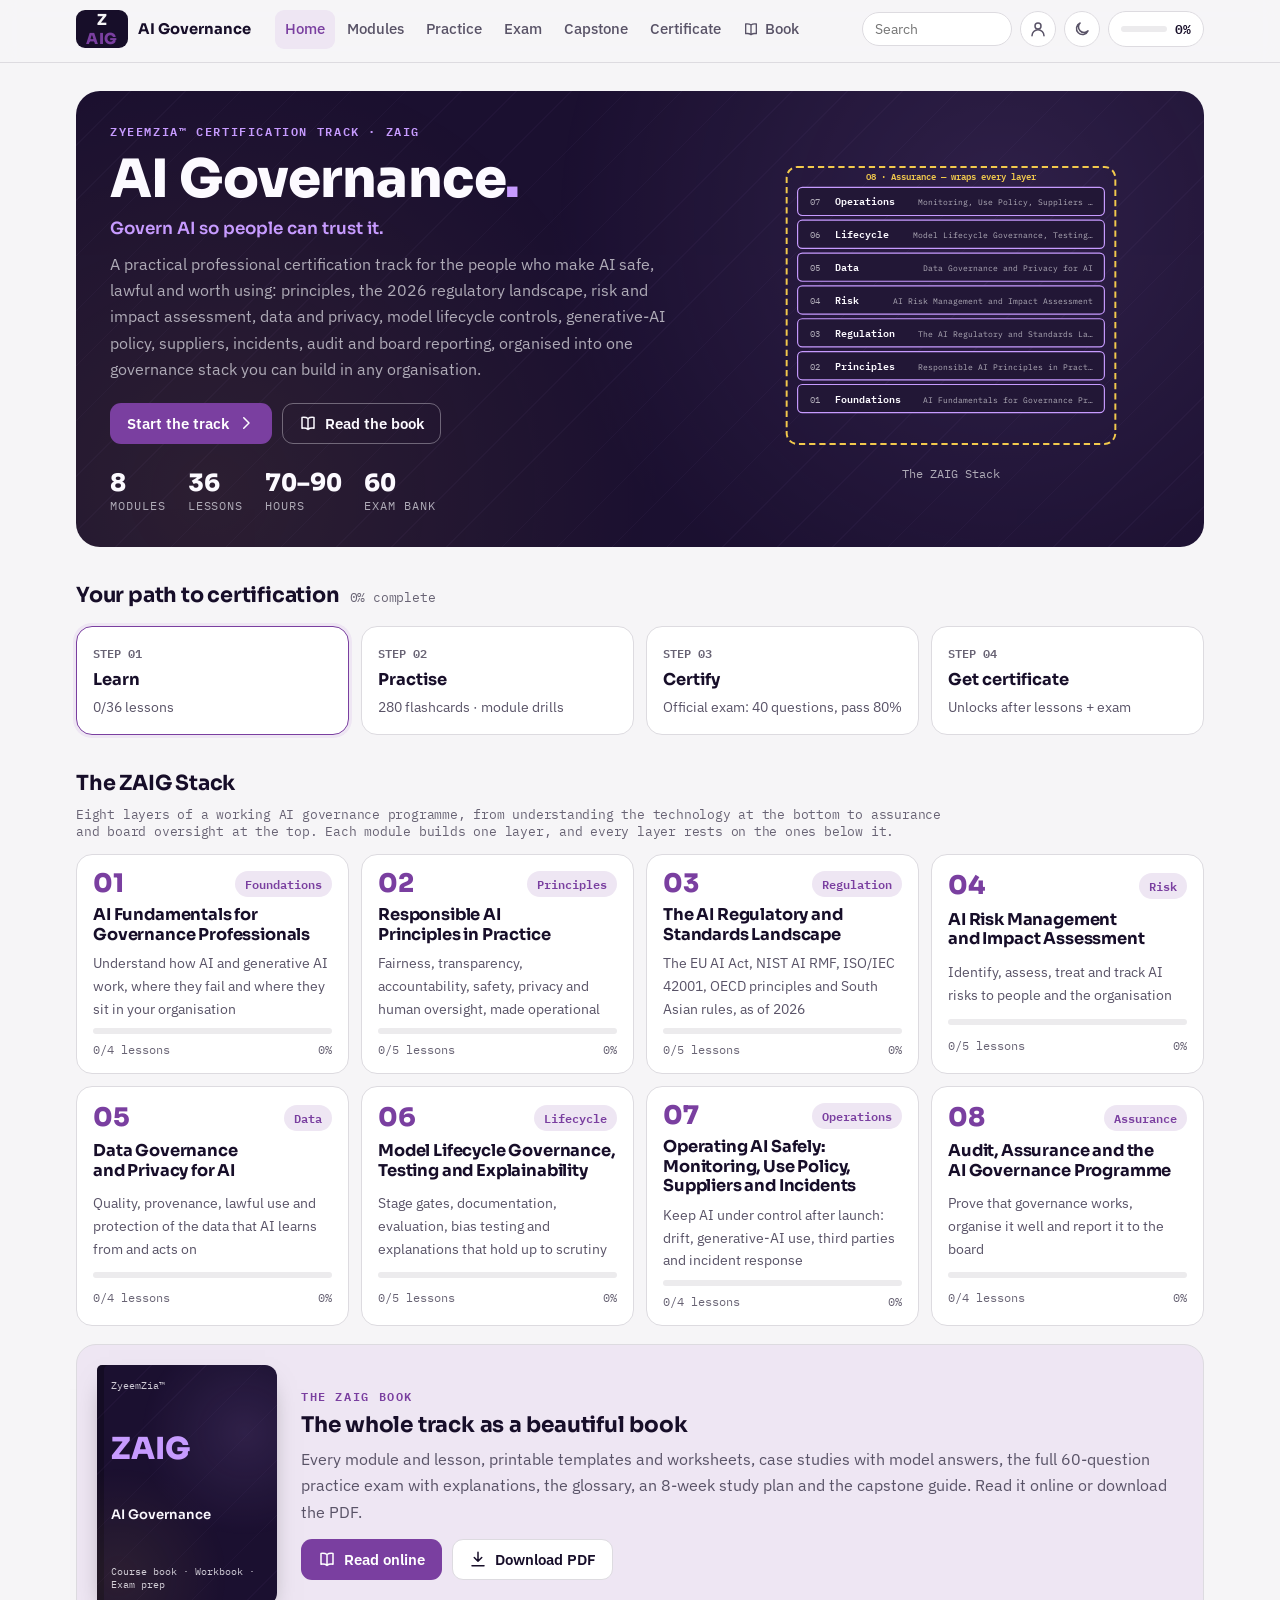
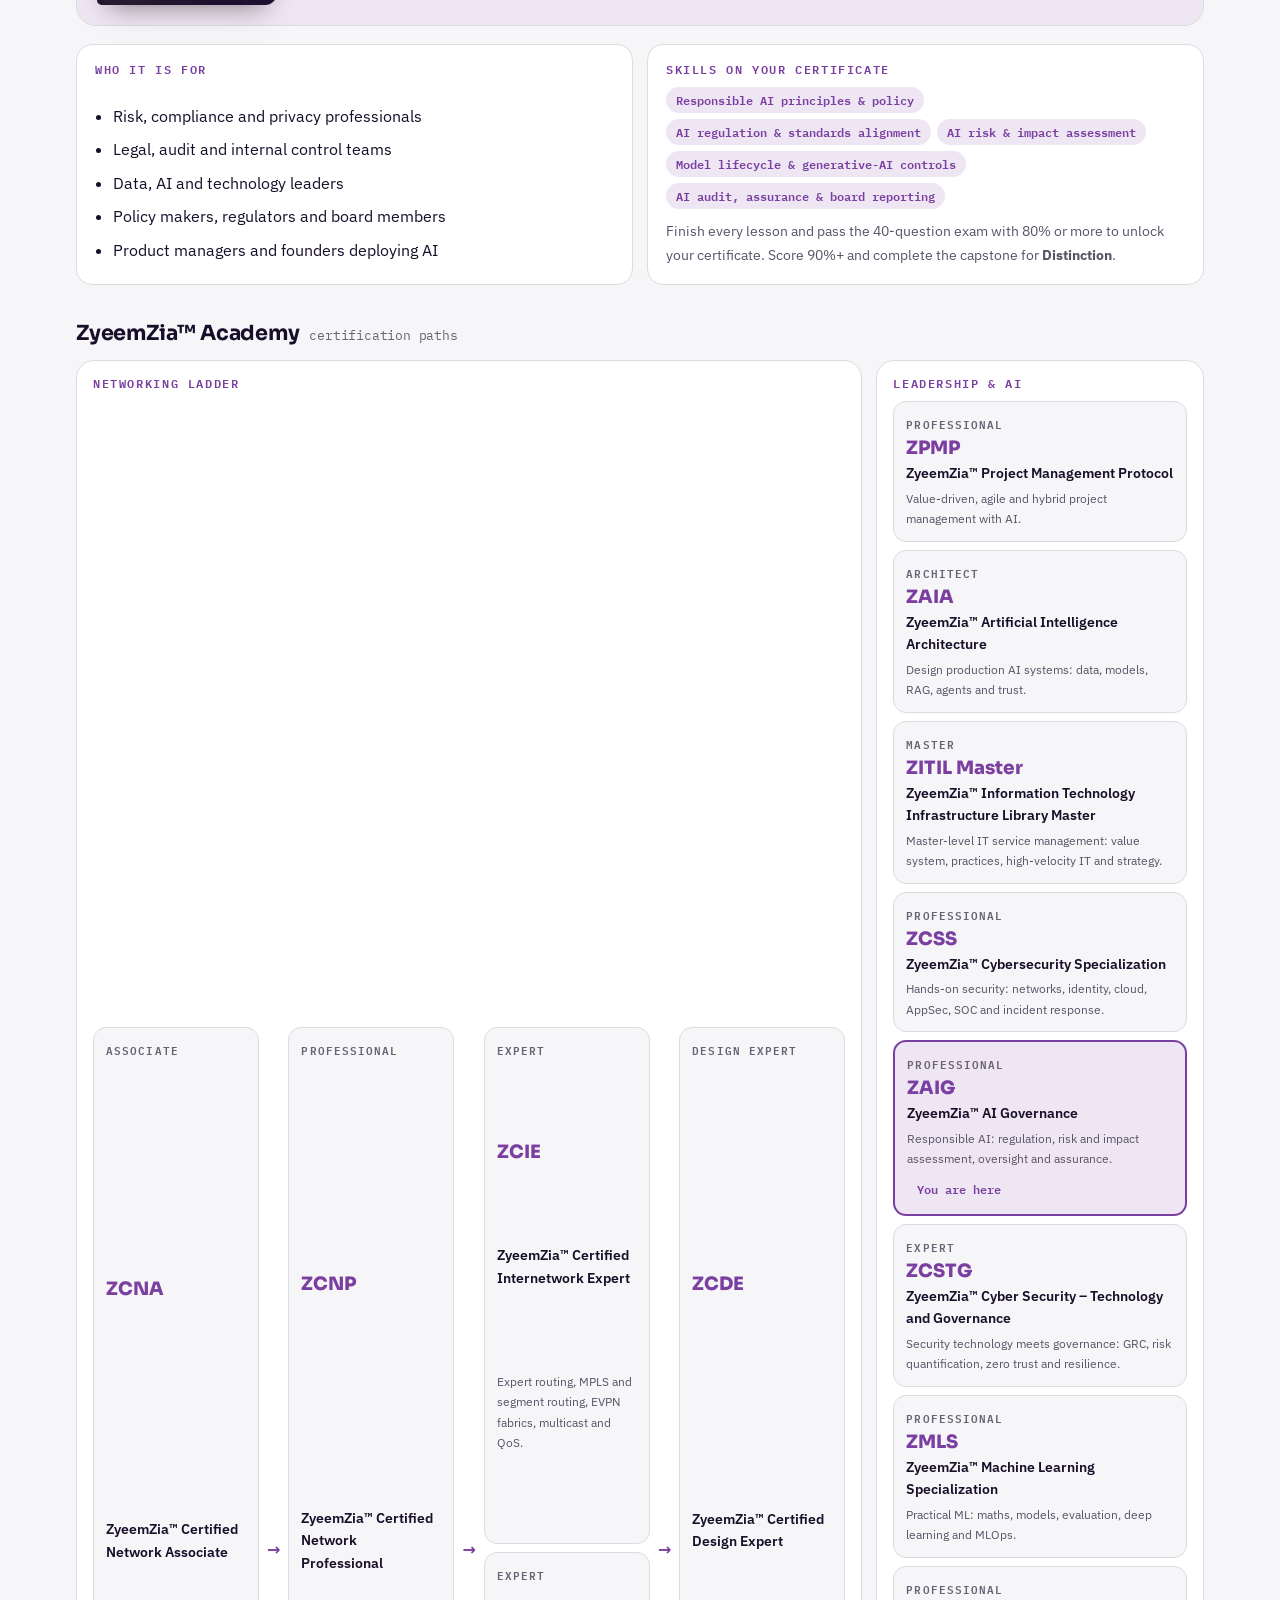
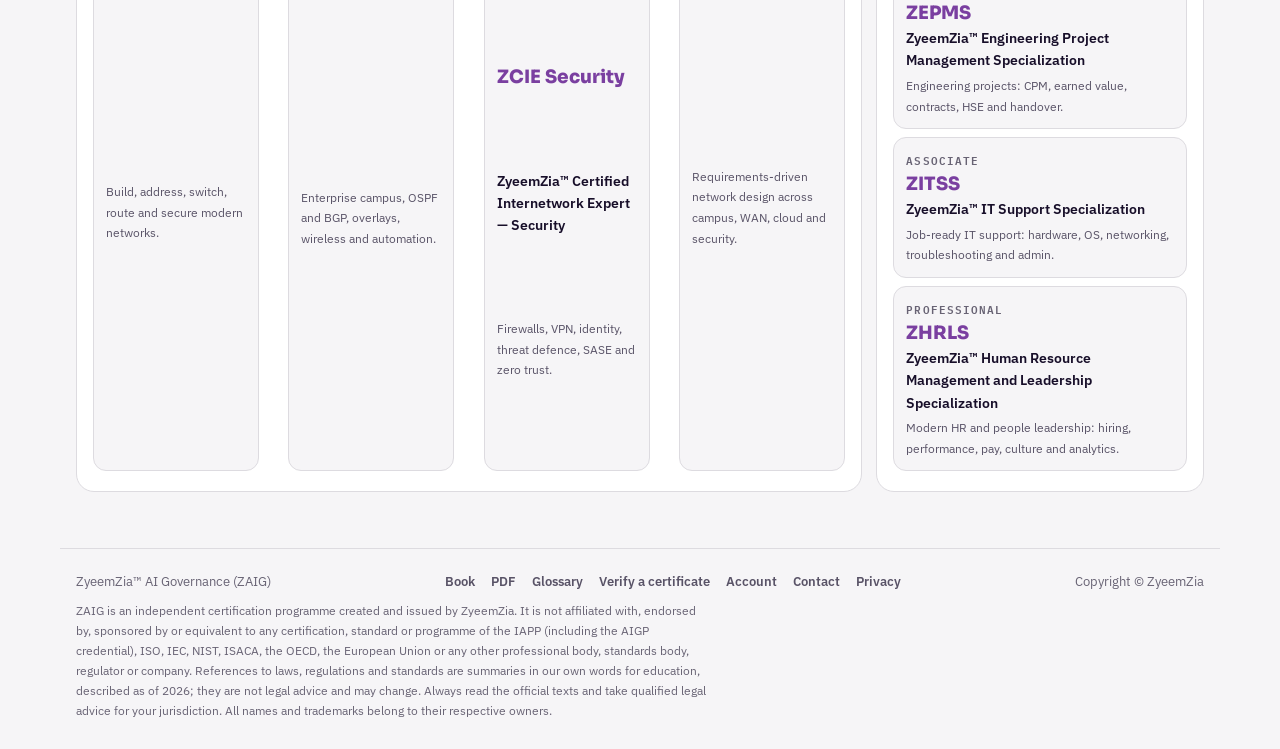
==== commit a150036d: "Fix the Academy course list (missing comma stopped it loading)" ====
--- a/index.html
+++ b/index.html
@@ -49,7 +49,7 @@
 <nav class="tabbar" id="tabbar" aria-label="Main mobile"></nav>
 <div class="toast" id="toast" role="status" aria-live="polite" hidden></div>
 <script defer src="core.js?v=756f940ff2"></script>
-<script defer src="family.js?v=56a834a7c4"></script>
+<script defer src="family.js?v=83e3c2668b"></script>
 <script defer src="data/track.js?v=804fa82ed6"></script>
 <script defer src="data/m1-4.js?v=843c5e511e"></script>
 <script defer src="data/m5-8.js?v=98e7939353"></script>
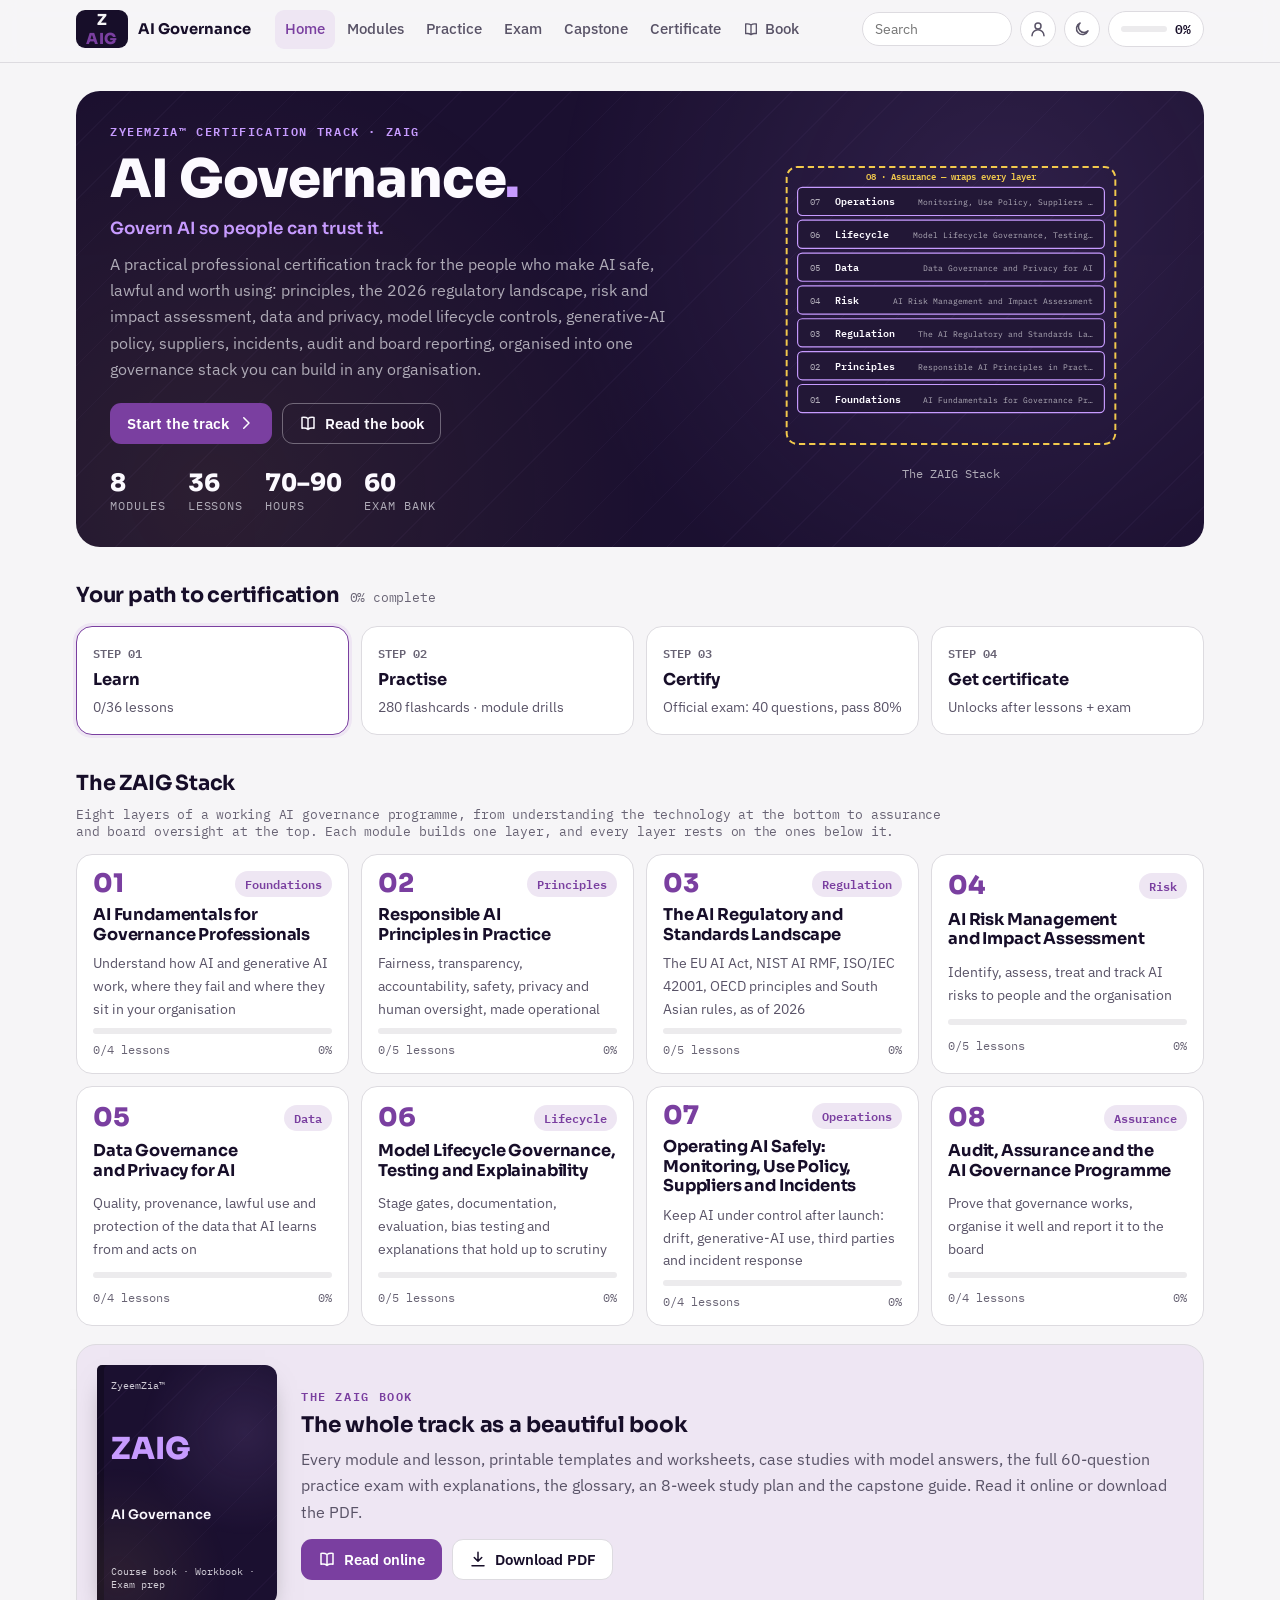
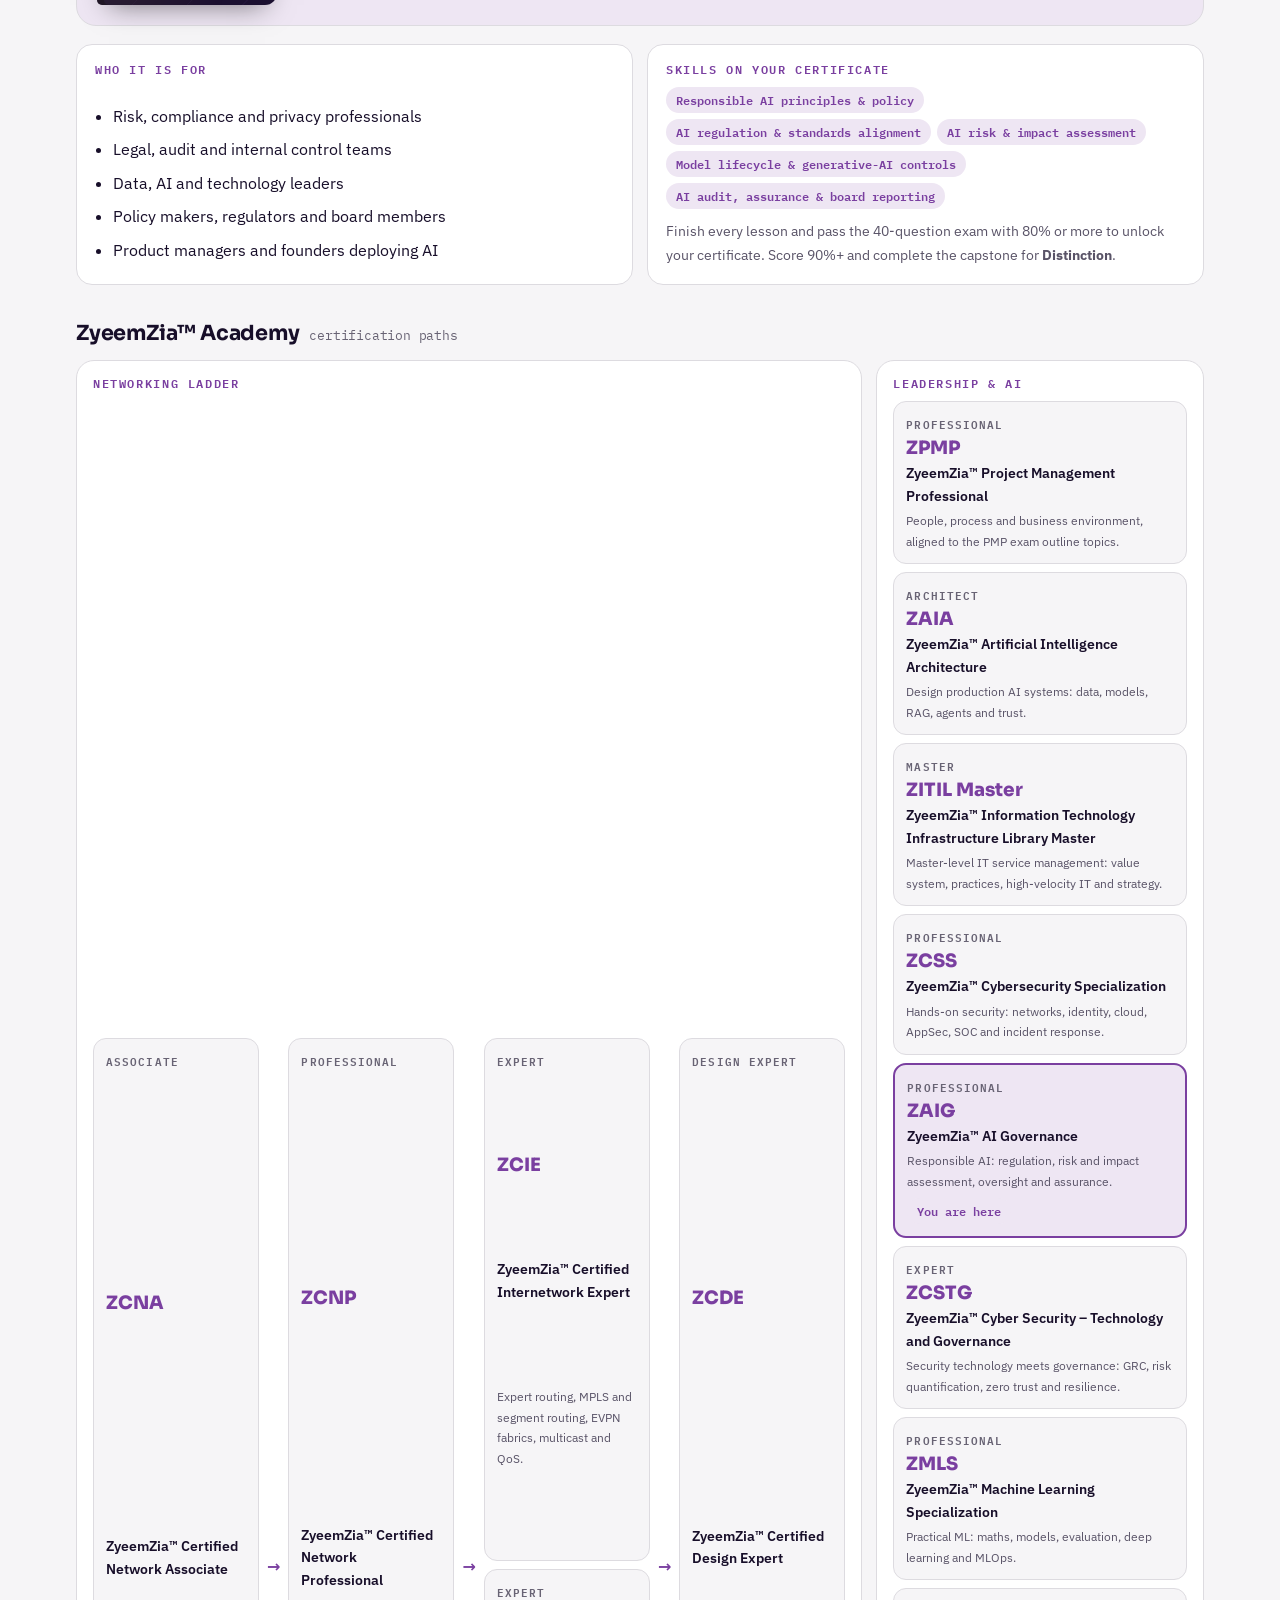
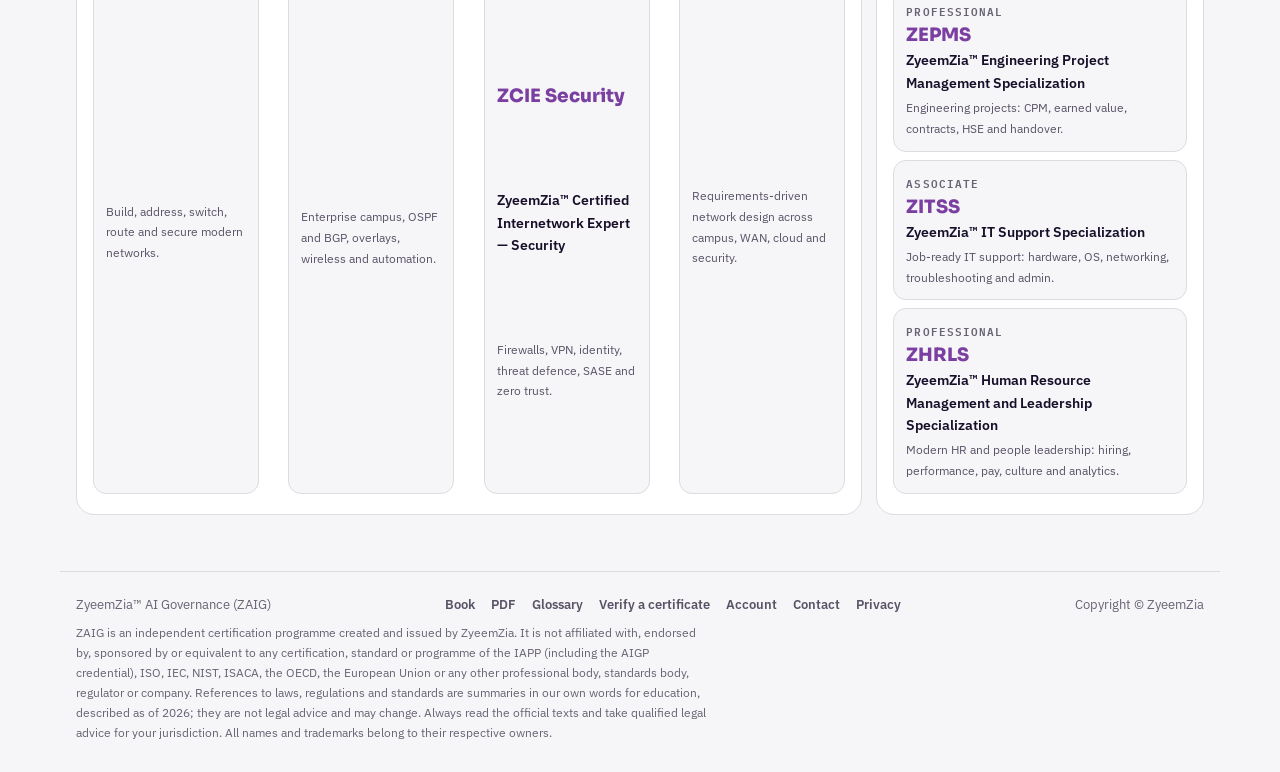
==== commit a22f0f36: "Academy: ZPMP is now Project Management Professional; PMP-style weighted practice exam support; rebu" ====
--- a/index.html
+++ b/index.html
@@ -49,10 +49,10 @@
 <nav class="tabbar" id="tabbar" aria-label="Main mobile"></nav>
 <div class="toast" id="toast" role="status" aria-live="polite" hidden></div>
 <script defer src="core.js?v=756f940ff2"></script>
-<script defer src="family.js?v=83e3c2668b"></script>
+<script defer src="family.js?v=7f5398b318"></script>
 <script defer src="data/track.js?v=804fa82ed6"></script>
 <script defer src="data/m1-4.js?v=843c5e511e"></script>
 <script defer src="data/m5-8.js?v=98e7939353"></script>
-<script defer src="app.js?v=e0d3547dfe"></script>
+<script defer src="app.js?v=2efb6bd797"></script>
 </body>
 </html>
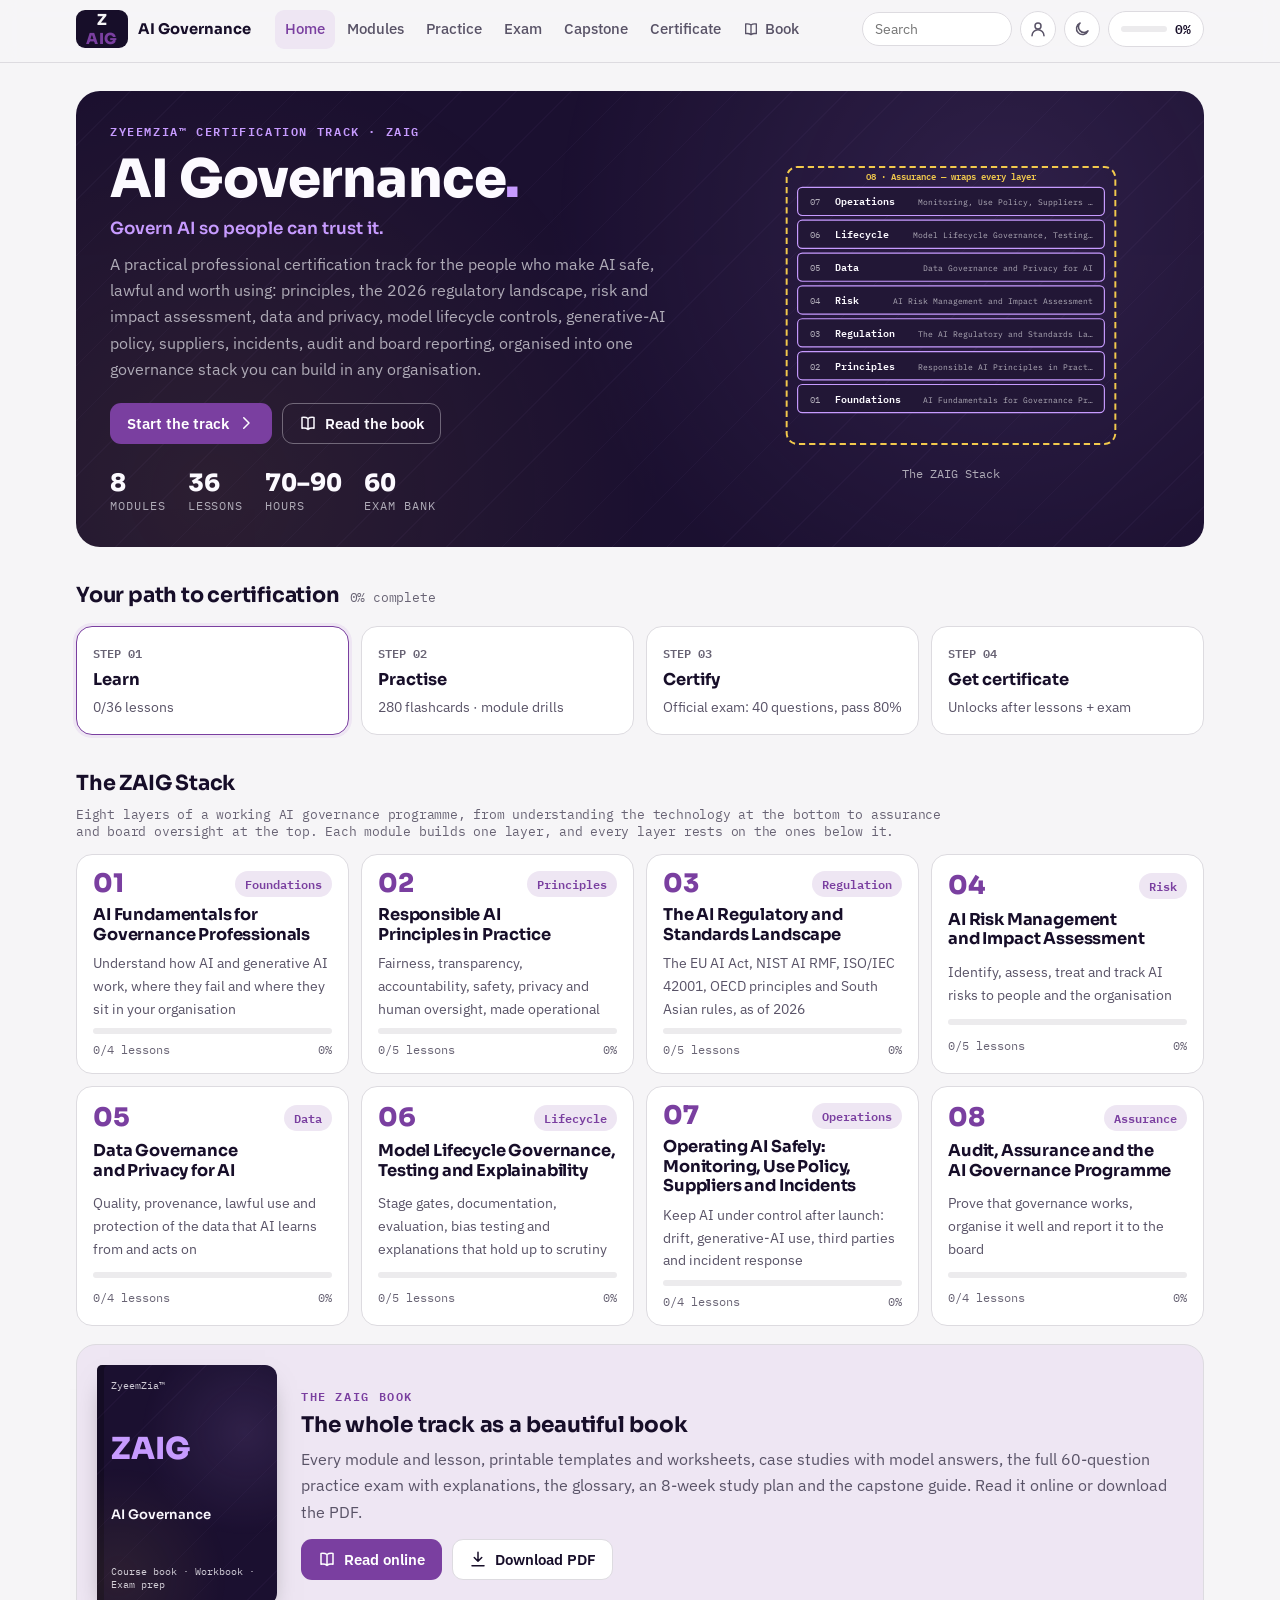
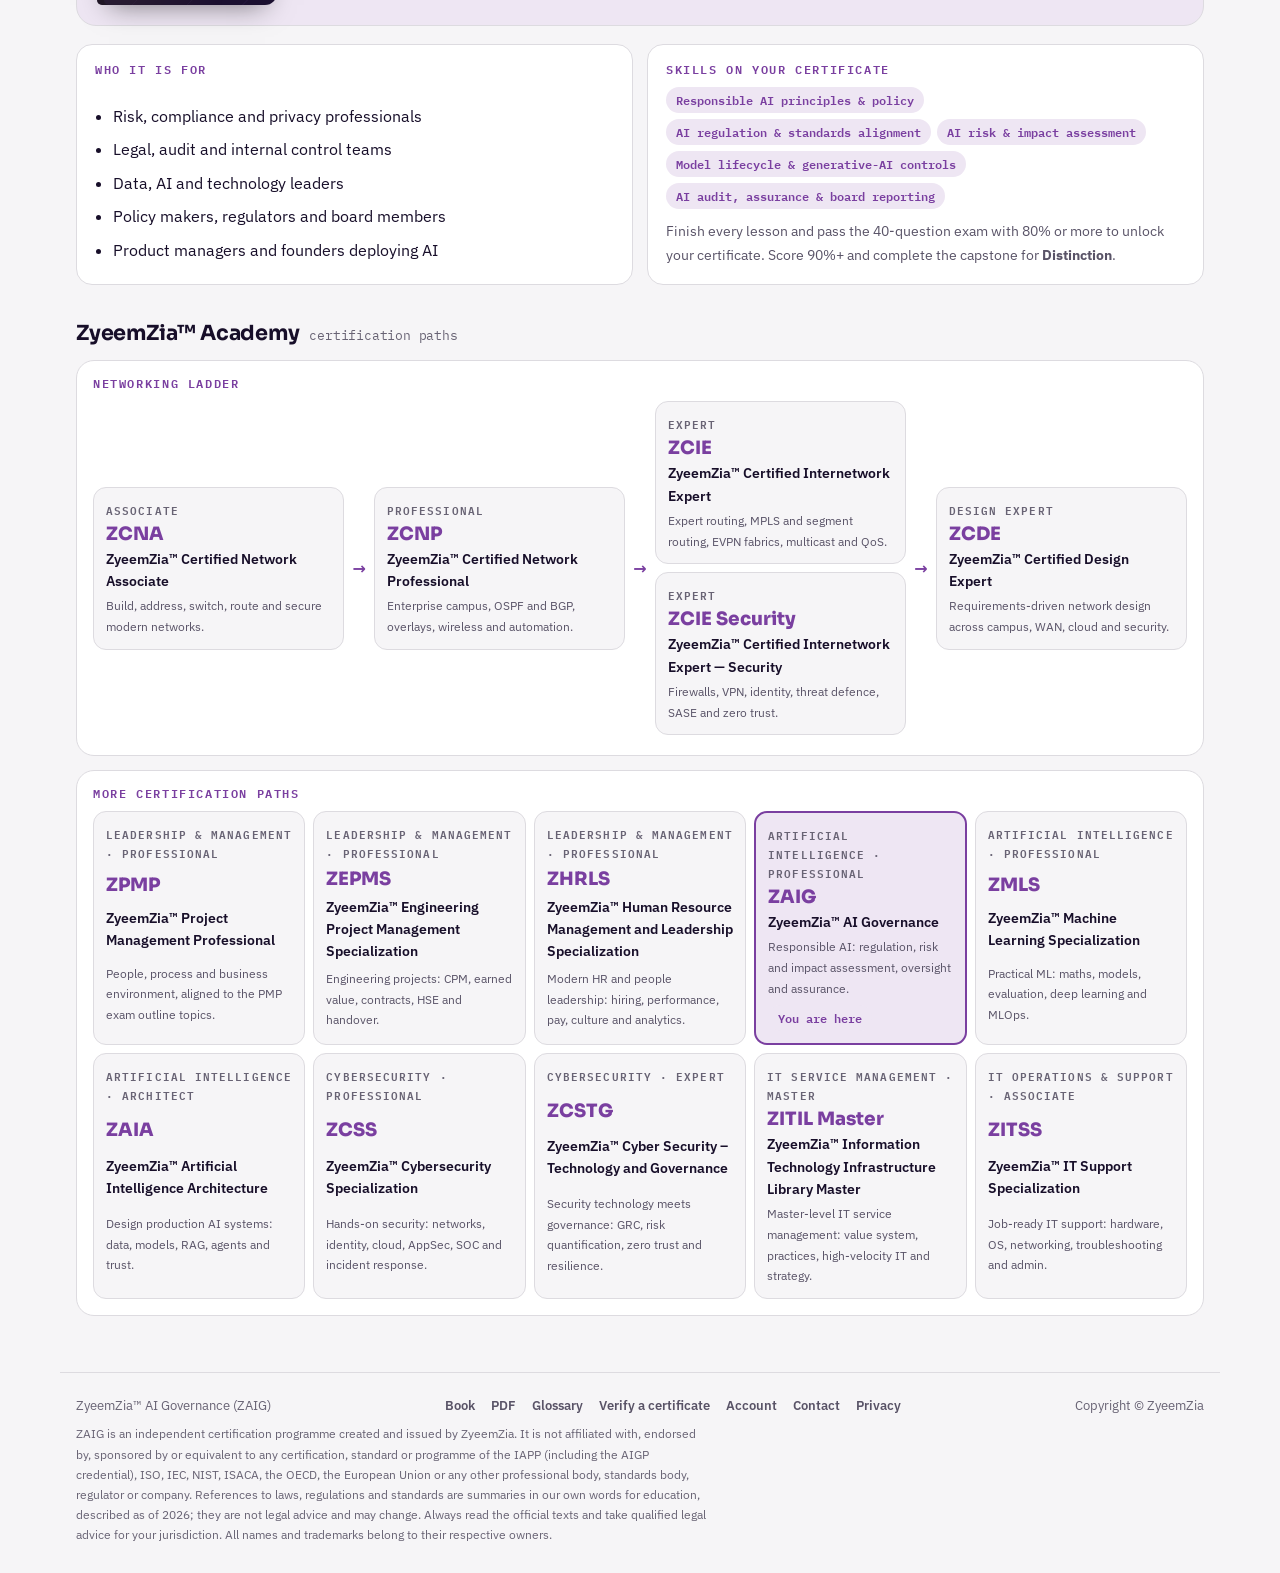
==== commit 7bf8db3f: "Academy: networking ladder without blank space; other paths in a compact grid" ====
--- a/index.html
+++ b/index.html
@@ -24,7 +24,7 @@
 <link rel="stylesheet" href="theme.css?v=fedbec45c5">
 <link rel="preload" href="fonts/IBMPlexSans-400-latin-a68a20.woff2" as="font" type="font/woff2" crossorigin>
 <link rel="preload" href="fonts/Sora-500-latin-4fa0aa.woff2" as="font" type="font/woff2" crossorigin>
-<link rel="stylesheet" href="app.css?v=88f32b9818">
+<link rel="stylesheet" href="app.css?v=72c396147d">
 </head>
 <body>
 <header class="topbar">
@@ -53,6 +53,6 @@
 <script defer src="data/track.js?v=804fa82ed6"></script>
 <script defer src="data/m1-4.js?v=843c5e511e"></script>
 <script defer src="data/m5-8.js?v=98e7939353"></script>
-<script defer src="app.js?v=2efb6bd797"></script>
+<script defer src="app.js?v=c61aa74dfb"></script>
 </body>
 </html>
--- a/app.css
+++ b/app.css
@@ -448,3 +448,16 @@
 .brand-text { min-width: 0; }
 .brand-text b { max-width: 12em; display: -webkit-box; -webkit-line-clamp: 2; -webkit-box-orient: vertical; overflow: hidden; }
 @media (max-width: 1280px) { .brand-text b { max-width: 9em; } .brand-text small { display: none; } }
+
+/* Academy: networking ladder across the full width, other paths as compact card grids (no stretched, empty cards) */
+.academy { grid-template-columns: minmax(0, 1fr); align-items: start; }
+
+.ac-ladder { align-items: center; }
+.ac-tier { align-content: center; }
+.ac-grid { display: grid; grid-template-columns: repeat(auto-fill, minmax(min(100%, 200px), 1fr)); gap: 8px; }
+/* phones and tablets: the networking ladder runs top to bottom instead of scrolling sideways */
+@media (max-width: 860px) {
+  .ac-ladder { flex-direction: column; align-items: stretch; overflow: visible; }
+  .ac-tier { min-width: 0; }
+  .ac-arrow { transform: rotate(90deg); line-height: 1; }
+}
